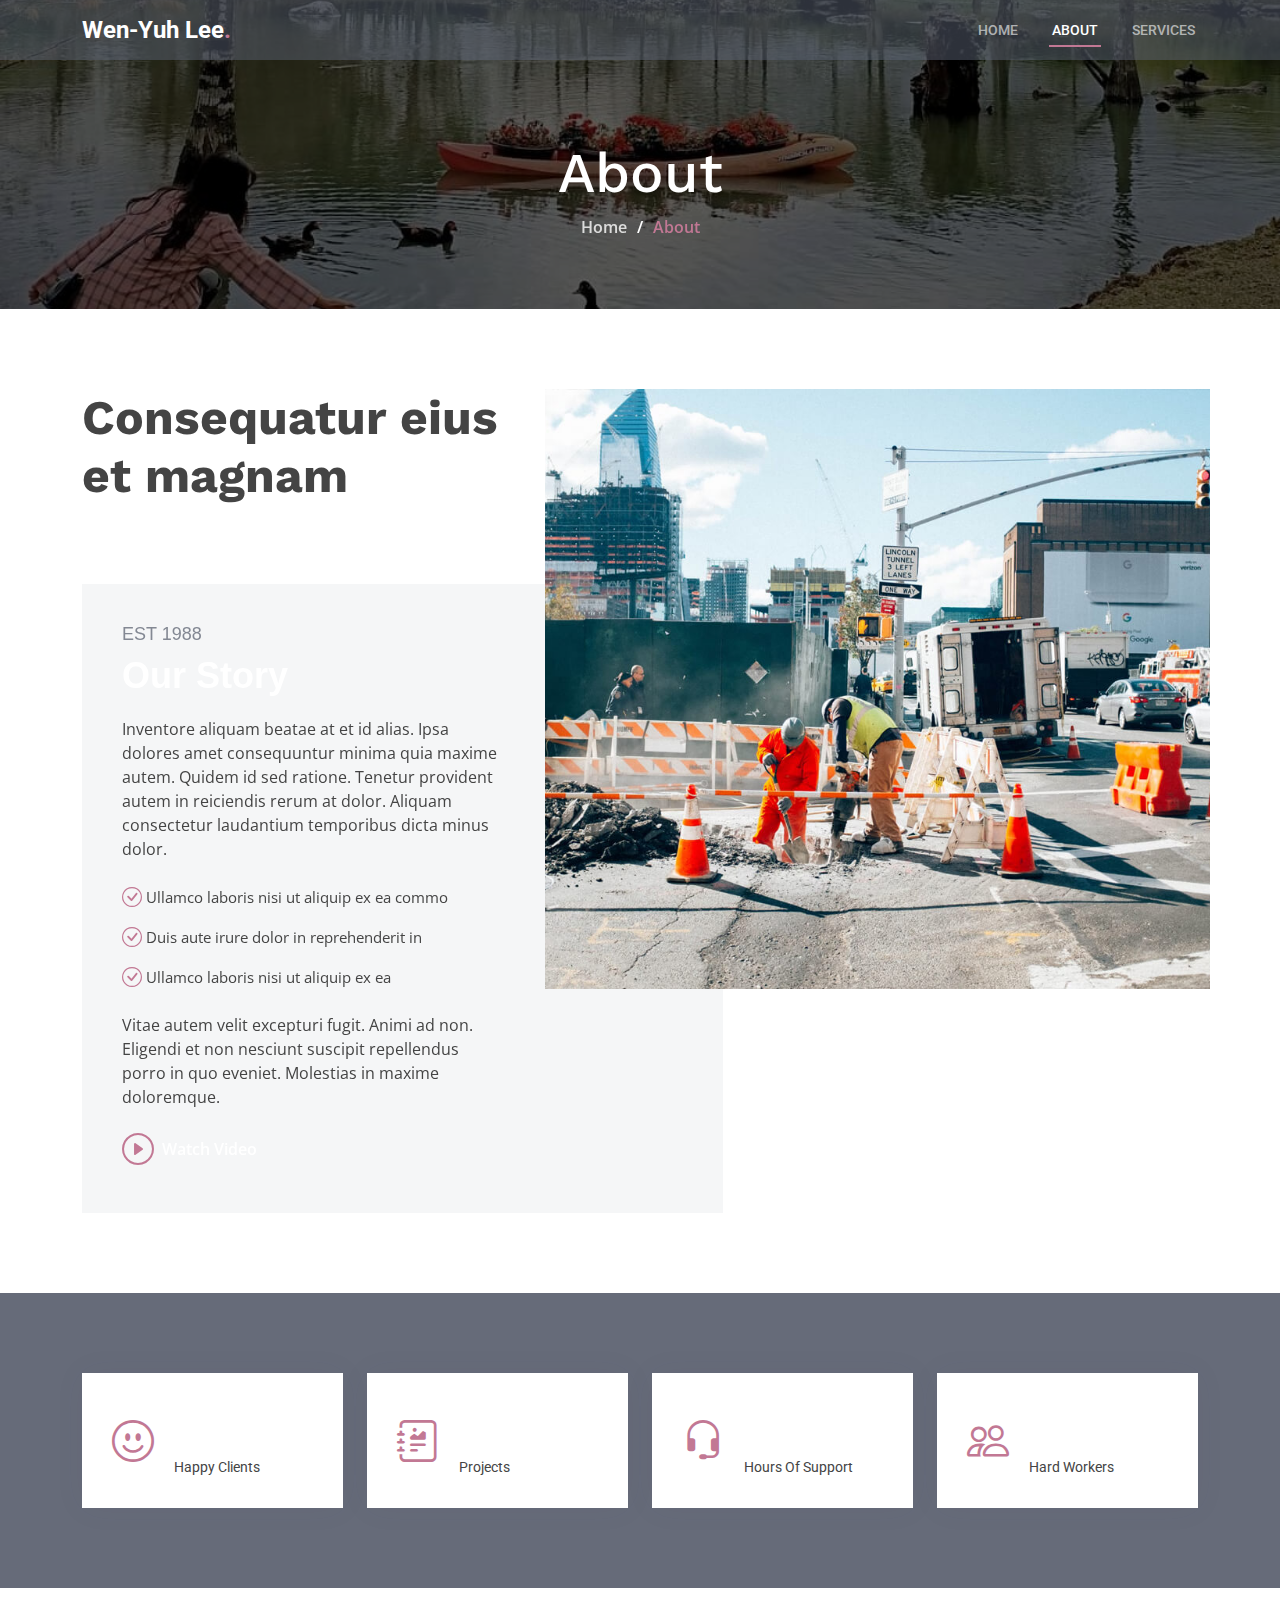
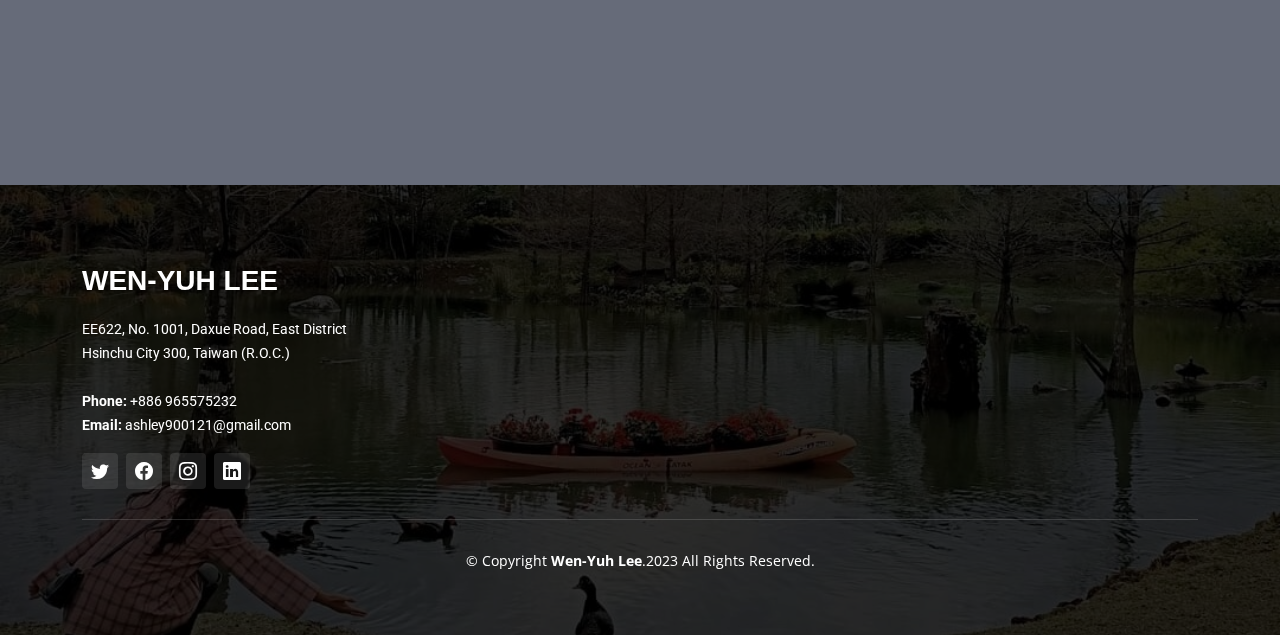
==== about.html @ 5b69748f "first" ====
<!DOCTYPE html>
<html lang="en">

<head>
  <meta charset="utf-8">
  <meta content="width=device-width, initial-scale=1.0" name="viewport">

  <title>Wen-yuh's webpage-About</title>
  <meta content="" name="description">
  <meta content="" name="keywords">

  <!-- Favicons -->
  <link href="assets/img/favicon.png" rel="icon">
  <link href="assets/img/apple-touch-icon.png" rel="apple-touch-icon">

  <!-- Google Fonts -->
  <link rel="preconnect" href="https://fonts.googleapis.com">
  <link rel="preconnect" href="https://fonts.gstatic.com" crossorigin>
  <link href="https://fonts.googleapis.com/css2?family=Open+Sans:ital,wght@0,300;0,400;0,500;0,600;0,700;1,300;1,400;1,600;1,700&family=Roboto:ital,wght@0,300;0,400;0,500;0,600;0,700;1,300;1,400;1,500;1,600;1,700&family=Work+Sans:ital,wght@0,300;0,400;0,500;0,600;0,700;1,300;1,400;1,500;1,600;1,700&display=swap" rel="stylesheet">

  <!-- Vendor CSS Files -->
  <link href="assets/vendor/bootstrap/css/bootstrap.min.css" rel="stylesheet">
  <link href="assets/vendor/bootstrap-icons/bootstrap-icons.css" rel="stylesheet">
  <link href="assets/vendor/fontawesome-free/css/all.min.css" rel="stylesheet">
  <link href="assets/vendor/aos/aos.css" rel="stylesheet">
  <link href="assets/vendor/glightbox/css/glightbox.min.css" rel="stylesheet">
  <link href="assets/vendor/swiper/swiper-bundle.min.css" rel="stylesheet">

  <!-- Template Main CSS File -->
  <link href="assets/css/main2.css" rel="stylesheet">

  <!-- =======================================================
  * Template Name: UpConstruction
  * Updated: Mar 10 2023 with Bootstrap v5.2.3
  * Template URL: https://bootstrapmade.com/upconstruction-bootstrap-construction-website-template/
  * Author: BootstrapMade.com
  * License: https://bootstrapmade.com/license/
  ======================================================== -->
</head>

<body>

  <!-- ======= Header ======= -->
  <header id="header" class="header d-flex align-items-center">
    <div class="container-fluid container-xl d-flex align-items-center justify-content-between">

      <a href="index.html" class="logo d-flex align-items-center">
        <!-- Uncomment the line below if you also wish to use an image logo -->
        <!-- <img src="assets/img/logo.png" alt=""> -->
        <h1>Wen-Yuh Lee<span>.</span></h1>
      </a>

      <i class="mobile-nav-toggle mobile-nav-show bi bi-list"></i>
      <i class="mobile-nav-toggle mobile-nav-hide d-none bi bi-x"></i>
      <nav id="navbar" class="navbar">
        <ul>
          <li><a href="index.html">Home</a></li>
          <li><a href="about.html" class="active">About</a></li>
          <li><a href="services.html">Services</a></li>

    </div>
  </header><!-- End Header -->

  <main id="main">

    <!-- ======= Breadcrumbs ======= -->
    <div class="breadcrumbs d-flex align-items-center" style="background-image: url('assets/img/breadcrumbs-bg.jpg');">
      <div class="container position-relative d-flex flex-column align-items-center" data-aos="fade">

        <h2>About</h2>
        <ol>
          <li><a href="index.html">Home</a></li>
          <li>About</li>
        </ol>

      </div>
    </div><!-- End Breadcrumbs -->

    <!-- ======= About Section ======= -->
    <section id="about" class="about">
      <div class="container" data-aos="fade-up">

        <div class="row position-relative">

          <div class="col-lg-7 about-img" style="background-image: url(assets/img/about.jpg);"></div>

          <div class="col-lg-7">
            <h2>Consequatur eius et magnam</h2>
            <div class="our-story">
              <h4>Est 1988</h4>
              <h3>Our Story</h3>
              <p>Inventore aliquam beatae at et id alias. Ipsa dolores amet consequuntur minima quia maxime autem. Quidem id sed ratione. Tenetur provident autem in reiciendis rerum at dolor. Aliquam consectetur laudantium temporibus dicta minus dolor.</p>
              <ul>
                <li><i class="bi bi-check-circle"></i> <span>Ullamco laboris nisi ut aliquip ex ea commo</span></li>
                <li><i class="bi bi-check-circle"></i> <span>Duis aute irure dolor in reprehenderit in</span></li>
                <li><i class="bi bi-check-circle"></i> <span>Ullamco laboris nisi ut aliquip ex ea</span></li>
              </ul>
              <p>Vitae autem velit excepturi fugit. Animi ad non. Eligendi et non nesciunt suscipit repellendus porro in quo eveniet. Molestias in maxime doloremque.</p>

              <div class="watch-video d-flex align-items-center position-relative">
                <i class="bi bi-play-circle"></i>
                <a href="https://www.youtube.com/watch?v=LXb3EKWsInQ" class="glightbox stretched-link">Watch Video</a>
              </div>
            </div>
          </div>

        </div>

      </div>
    </section>
    <!-- End About Section -->

    <!-- ======= Stats Counter Section ======= -->
    <section id="stats-counter" class="stats-counter section-bg">
      <div class="container">

        <div class="row gy-4">

          <div class="col-lg-3 col-md-6">
            <div class="stats-item d-flex align-items-center w-100 h-100">
              <i class="bi bi-emoji-smile color-blue flex-shrink-0"></i>
              <div>
                <span data-purecounter-start="0" data-purecounter-end="232" data-purecounter-duration="1" class="purecounter"></span>
                <p>Happy Clients</p>
              </div>
            </div>
          </div><!-- End Stats Item -->

          <div class="col-lg-3 col-md-6">
            <div class="stats-item d-flex align-items-center w-100 h-100">
              <i class="bi bi-journal-richtext color-orange flex-shrink-0"></i>
              <div>
                <span data-purecounter-start="0" data-purecounter-end="521" data-purecounter-duration="1" class="purecounter"></span>
                <p>Projects</p>
              </div>
            </div>
          </div><!-- End Stats Item -->

          <div class="col-lg-3 col-md-6">
            <div class="stats-item d-flex align-items-center w-100 h-100">
              <i class="bi bi-headset color-green flex-shrink-0"></i>
              <div>
                <span data-purecounter-start="0" data-purecounter-end="1463" data-purecounter-duration="1" class="purecounter"></span>
                <p>Hours Of Support</p>
              </div>
            </div>
          </div><!-- End Stats Item -->

          <div class="col-lg-3 col-md-6">
            <div class="stats-item d-flex align-items-center w-100 h-100">
              <i class="bi bi-people color-pink flex-shrink-0"></i>
              <div>
                <span data-purecounter-start="0" data-purecounter-end="15" data-purecounter-duration="1" class="purecounter"></span>
                <p>Hard Workers</p>
              </div>
            </div>
          </div><!-- End Stats Item -->

        </div>

      </div>
    </section><!-- End Stats Counter Section -->

    <!-- ======= Alt Services Section ======= -->
    <section id="alt-services" class="alt-services">
      <div class="container" data-aos="fade-up">

        <div class="row justify-content-around gy-4">
          <div class="col-lg-6 img-bg" style="background-image: url(assets/img/alt-services.jpg);" data-aos="zoom-in" data-aos-delay="100"></div>

          <div class="col-lg-5 d-flex flex-column justify-content-center">
            <h3>Enim quis est voluptatibus aliquid consequatur fugiat</h3>
            <p>Esse voluptas cumque vel exercitationem. Reiciendis est hic accusamus. Non ipsam et sed minima temporibus laudantium. Soluta voluptate sed facere corporis dolores excepturi</p>

            <div class="icon-box d-flex position-relative" data-aos="fade-up" data-aos-delay="100">
              <i class="bi bi-easel flex-shrink-0"></i>
              <div>
                <h4><a href="" class="stretched-link">Lorem Ipsum</a></h4>
                <p>Voluptatum deleniti atque corrupti quos dolores et quas molestias excepturi sint occaecati cupiditate non provident</p>
              </div>
            </div><!-- End Icon Box -->

            <div class="icon-box d-flex position-relative" data-aos="fade-up" data-aos-delay="200">
              <i class="bi bi-patch-check flex-shrink-0"></i>
              <div>
                <h4><a href="" class="stretched-link">Nemo Enim</a></h4>
                <p>At vero eos et accusamus et iusto odio dignissimos ducimus qui blanditiis praesentium voluptatum deleniti atque</p>
              </div>
            </div><!-- End Icon Box -->

            <div class="icon-box d-flex position-relative" data-aos="fade-up" data-aos-delay="300">
              <i class="bi bi-brightness-high flex-shrink-0"></i>
              <div>
                <h4><a href="" class="stretched-link">Dine Pad</a></h4>
                <p>Explicabo est voluptatum asperiores consequatur magnam. Et veritatis odit. Sunt aut deserunt minus aut eligendi omnis</p>
              </div>
            </div><!-- End Icon Box -->

            <div class="icon-box d-flex position-relative" data-aos="fade-up" data-aos-delay="400">
              <i class="bi bi-brightness-high flex-shrink-0"></i>
              <div>
                <h4><a href="" class="stretched-link">Tride clov</a></h4>
                <p>Est voluptatem labore deleniti quis a delectus et. Saepe dolorem libero sit non aspernatur odit amet. Et eligendi</p>
              </div>
            </div><!-- End Icon Box -->

          </div>
        </div>

      </div>
    </section><!-- End Alt Services Section -->

    <!-- ======= Alt Services Section 2 ======= -->
    <section id="alt-services-2" class="alt-services section-bg">
      <div class="container" data-aos="fade-up">

        <div class="row justify-content-around gy-4">
          <div class="col-lg-5 d-flex flex-column justify-content-center">
            <h3>Non quasi officia eum nobis et rerum epudiandae rem voluptatem</h3>
            <p>Maxime quia dolorum alias perspiciatis. Earum voluptatem sint at non. Ducimus maxime minima iste magni sit praesentium assumenda minus. Amet rerum saepe tempora vero.</p>

            <div class="icon-box d-flex position-relative" data-aos="fade-up" data-aos-delay="100">
              <i class="bi bi-easel flex-shrink-0"></i>
              <div>
                <h4><a href="" class="stretched-link">Lorem Ipsum</a></h4>
                <p>Voluptatum deleniti atque corrupti quos dolores et quas molestias excepturi sint occaecati cupiditate non provident</p>
              </div>
            </div><!-- End Icon Box -->

            <div class="icon-box d-flex position-relative" data-aos="fade-up" data-aos-delay="200">
              <i class="bi bi-patch-check flex-shrink-0"></i>
              <div>
                <h4><a href="" class="stretched-link">Nemo Enim</a></h4>
                <p>At vero eos et accusamus et iusto odio dignissimos ducimus qui blanditiis praesentium voluptatum deleniti atque</p>
              </div>
            </div><!-- End Icon Box -->

            <div class="icon-box d-flex position-relative" data-aos="fade-up" data-aos-delay="300">
              <i class="bi bi-brightness-high flex-shrink-0"></i>
              <div>
                <h4><a href="" class="stretched-link">Dine Pad</a></h4>
                <p>Explicabo est voluptatum asperiores consequatur magnam. Et veritatis odit. Sunt aut deserunt minus aut eligendi omnis</p>
              </div>
            </div><!-- End Icon Box -->

            <div class="icon-box d-flex position-relative" data-aos="fade-up" data-aos-delay="400">
              <i class="bi bi-brightness-high flex-shrink-0"></i>
              <div>
                <h4><a href="" class="stretched-link">Tride clov</a></h4>
                <p>Est voluptatem labore deleniti quis a delectus et. Saepe dolorem libero sit non aspernatur odit amet. Et eligendi</p>
              </div>
            </div><!-- End Icon Box -->
          </div>

          <div class="col-lg-6 img-bg" style="background-image: url(assets/img/alt-services-2.jpg);" data-aos="zoom-in" data-aos-delay="100"></div>
        </div>

      </div>
    </section><!-- End Alt Services Section 2 -->

    <!-- ======= Our Team Section ======= -->
    <section id="team" class="team">
      <div class="container" data-aos="fade-up">

        <div class="section-header">
          <h2>Our Team</h2>
          <p>Aperiam dolorum et et wuia molestias qui eveniet numquam nihil porro incidunt dolores placeat sunt id nobis omnis tiledo stran delop</p>
        </div>

        <div class="row gy-5">

          <div class="col-lg-4 col-md-6 member" data-aos="fade-up" data-aos-delay="100">
            <div class="member-img">
              <img src="assets/img/team/team-1.jpg" class="img-fluid" alt="">
              <div class="social">
                <a href="#"><i class="bi bi-twitter"></i></a>
                <a href="#"><i class="bi bi-facebook"></i></a>
                <a href="#"><i class="bi bi-instagram"></i></a>
                <a href="#"><i class="bi bi-linkedin"></i></a>
              </div>
            </div>
            <div class="member-info text-center">
              <h4>Walter White</h4>
              <span>Chief Executive Officer</span>
              <p>Aliquam iure quaerat voluptatem praesentium possimus unde laudantium vel dolorum distinctio dire flow</p>
            </div>
          </div><!-- End Team Member -->

          <div class="col-lg-4 col-md-6 member" data-aos="fade-up" data-aos-delay="200">
            <div class="member-img">
              <img src="assets/img/team/team-2.jpg" class="img-fluid" alt="">
              <div class="social">
                <a href="#"><i class="bi bi-twitter"></i></a>
                <a href="#"><i class="bi bi-facebook"></i></a>
                <a href="#"><i class="bi bi-instagram"></i></a>
                <a href="#"><i class="bi bi-linkedin"></i></a>
              </div>
            </div>
            <div class="member-info text-center">
              <h4>Sarah Jhonson</h4>
              <span>Product Manager</span>
              <p>Labore ipsam sit consequatur exercitationem rerum laboriosam laudantium aut quod dolores exercitationem ut</p>
            </div>
          </div><!-- End Team Member -->

          <div class="col-lg-4 col-md-6 member" data-aos="fade-up" data-aos-delay="300">
            <div class="member-img">
              <img src="assets/img/team/team-3.jpg" class="img-fluid" alt="">
              <div class="social">
                <a href="#"><i class="bi bi-twitter"></i></a>
                <a href="#"><i class="bi bi-facebook"></i></a>
                <a href="#"><i class="bi bi-instagram"></i></a>
                <a href="#"><i class="bi bi-linkedin"></i></a>
              </div>
            </div>
            <div class="member-info text-center">
              <h4>William Anderson</h4>
              <span>CTO</span>
              <p>Illum minima ea autem doloremque ipsum quidem quas aspernatur modi ut praesentium vel tque sed facilis at qui</p>
            </div>
          </div><!-- End Team Member -->

          <div class="col-lg-4 col-md-6 member" data-aos="fade-up" data-aos-delay="400">
            <div class="member-img">
              <img src="assets/img/team/team-4.jpg" class="img-fluid" alt="">
              <div class="social">
                <a href="#"><i class="bi bi-twitter"></i></a>
                <a href="#"><i class="bi bi-facebook"></i></a>
                <a href="#"><i class="bi bi-instagram"></i></a>
                <a href="#"><i class="bi bi-linkedin"></i></a>
              </div>
            </div>
            <div class="member-info text-center">
              <h4>Amanda Jepson</h4>
              <span>Accountant</span>
              <p>Magni voluptatem accusamus assumenda cum nisi aut qui dolorem voluptate sed et veniam quasi quam consectetur</p>
            </div>
          </div><!-- End Team Member -->

          <div class="col-lg-4 col-md-6 member" data-aos="fade-up" data-aos-delay="500">
            <div class="member-img">
              <img src="assets/img/team/team-5.jpg" class="img-fluid" alt="">
              <div class="social">
                <a href="#"><i class="bi bi-twitter"></i></a>
                <a href="#"><i class="bi bi-facebook"></i></a>
                <a href="#"><i class="bi bi-instagram"></i></a>
                <a href="#"><i class="bi bi-linkedin"></i></a>
              </div>
            </div>
            <div class="member-info text-center">
              <h4>Brian Doe</h4>
              <span>Marketing</span>
              <p>Qui consequuntur quos accusamus magnam quo est molestiae eius laboriosam sunt doloribus quia impedit laborum velit</p>
            </div>
          </div><!-- End Team Member -->

          <div class="col-lg-4 col-md-6 member" data-aos="fade-up" data-aos-delay="600">
            <div class="member-img">
              <img src="assets/img/team/team-6.jpg" class="img-fluid" alt="">
              <div class="social">
                <a href="#"><i class="bi bi-twitter"></i></a>
                <a href="#"><i class="bi bi-facebook"></i></a>
                <a href="#"><i class="bi bi-instagram"></i></a>
                <a href="#"><i class="bi bi-linkedin"></i></a>
              </div>
            </div>
            <div class="member-info text-center">
              <h4>Josepha Palas</h4>
              <span>Operation</span>
              <p>Sint sint eveniet explicabo amet consequatur nesciunt error enim rerum earum et omnis fugit eligendi cupiditate vel</p>
            </div>
          </div><!-- End Team Member -->

        </div>

      </div>
    </section><!-- End Our Team Section -->

    <!-- ======= Testimonials Section ======= -->
    <section id="testimonials" class="testimonials section-bg">
      <div class="container" data-aos="fade-up">

        <div class="section-header">
          <h2>Testimonials</h2>
          <p>Quam sed id excepturi ccusantium dolorem ut quis dolores nisi llum nostrum enim velit qui ut et autem uia reprehenderit sunt deleniti</p>
        </div>

        <div class="slides-2 swiper">
          <div class="swiper-wrapper">

            <div class="swiper-slide">
              <div class="testimonial-wrap">
                <div class="testimonial-item">
                  <img src="assets/img/testimonials/testimonials-1.jpg" class="testimonial-img" alt="">
                  <h3>Saul Goodman</h3>
                  <h4>Ceo &amp; Founder</h4>
                  <div class="stars">
                    <i class="bi bi-star-fill"></i><i class="bi bi-star-fill"></i><i class="bi bi-star-fill"></i><i class="bi bi-star-fill"></i><i class="bi bi-star-fill"></i>
                  </div>
                  <p>
                    <i class="bi bi-quote quote-icon-left"></i>
                    Proin iaculis purus consequat sem cure digni ssim donec porttitora entum suscipit rhoncus. Accusantium quam, ultricies eget id, aliquam eget nibh et. Maecen aliquam, risus at semper.
                    <i class="bi bi-quote quote-icon-right"></i>
                  </p>
                </div>
              </div>
            </div><!-- End testimonial item -->

            <div class="swiper-slide">
              <div class="testimonial-wrap">
                <div class="testimonial-item">
                  <img src="assets/img/testimonials/testimonials-2.jpg" class="testimonial-img" alt="">
                  <h3>Sara Wilsson</h3>
                  <h4>Designer</h4>
                  <div class="stars">
                    <i class="bi bi-star-fill"></i><i class="bi bi-star-fill"></i><i class="bi bi-star-fill"></i><i class="bi bi-star-fill"></i><i class="bi bi-star-fill"></i>
                  </div>
                  <p>
                    <i class="bi bi-quote quote-icon-left"></i>
                    Export tempor illum tamen malis malis eram quae irure esse labore quem cillum quid cillum eram malis quorum velit fore eram velit sunt aliqua noster fugiat irure amet legam anim culpa.
                    <i class="bi bi-quote quote-icon-right"></i>
                  </p>
                </div>
              </div>
            </div><!-- End testimonial item -->

            <div class="swiper-slide">
              <div class="testimonial-wrap">
                <div class="testimonial-item">
                  <img src="assets/img/testimonials/testimonials-3.jpg" class="testimonial-img" alt="">
                  <h3>Jena Karlis</h3>
                  <h4>Store Owner</h4>
                  <div class="stars">
                    <i class="bi bi-star-fill"></i><i class="bi bi-star-fill"></i><i class="bi bi-star-fill"></i><i class="bi bi-star-fill"></i><i class="bi bi-star-fill"></i>
                  </div>
                  <p>
                    <i class="bi bi-quote quote-icon-left"></i>
                    Enim nisi quem export duis labore cillum quae magna enim sint quorum nulla quem veniam duis minim tempor labore quem eram duis noster aute amet eram fore quis sint minim.
                    <i class="bi bi-quote quote-icon-right"></i>
                  </p>
                </div>
              </div>
            </div><!-- End testimonial item -->

            <div class="swiper-slide">
              <div class="testimonial-wrap">
                <div class="testimonial-item">
                  <img src="assets/img/testimonials/testimonials-4.jpg" class="testimonial-img" alt="">
                  <h3>Matt Brandon</h3>
                  <h4>Freelancer</h4>
                  <div class="stars">
                    <i class="bi bi-star-fill"></i><i class="bi bi-star-fill"></i><i class="bi bi-star-fill"></i><i class="bi bi-star-fill"></i><i class="bi bi-star-fill"></i>
                  </div>
                  <p>
                    <i class="bi bi-quote quote-icon-left"></i>
                    Fugiat enim eram quae cillum dolore dolor amet nulla culpa multos export minim fugiat minim velit minim dolor enim duis veniam ipsum anim magna sunt elit fore quem dolore labore illum veniam.
                    <i class="bi bi-quote quote-icon-right"></i>
                  </p>
                </div>
              </div>
            </div><!-- End testimonial item -->

            <div class="swiper-slide">
              <div class="testimonial-wrap">
                <div class="testimonial-item">
                  <img src="assets/img/testimonials/testimonials-5.jpg" class="testimonial-img" alt="">
                  <h3>John Larson</h3>
                  <h4>Entrepreneur</h4>
                  <div class="stars">
                    <i class="bi bi-star-fill"></i><i class="bi bi-star-fill"></i><i class="bi bi-star-fill"></i><i class="bi bi-star-fill"></i><i class="bi bi-star-fill"></i>
                  </div>
                  <p>
                    <i class="bi bi-quote quote-icon-left"></i>
                    Quis quorum aliqua sint quem legam fore sunt eram irure aliqua veniam tempor noster veniam enim culpa labore duis sunt culpa nulla illum cillum fugiat legam esse veniam culpa fore nisi cillum quid.
                    <i class="bi bi-quote quote-icon-right"></i>
                  </p>
                </div>
              </div>
            </div><!-- End testimonial item -->

          </div>
          <div class="swiper-pagination"></div>
        </div>

      </div>
    </section><!-- End Testimonials Section -->

  </main><!-- End #main -->

  <!-- ======= Footer ======= -->
  <footer id="footer" class="footer">

    <div class="footer-content position-relative">
      <div class="container">
        <div class="row">

          <div class="col-lg-4 col-md-6">
            <div class="footer-info">
              <h3>Wen-Yuh Lee</h3>
              <p>
                EE622, No. 1001, Daxue Road, East District<br>
                Hsinchu City 300, Taiwan (R.O.C.) <br><br>
                <strong>Phone:</strong> +886 965575232<br>
                <strong>Email:</strong> ashley900121@gmail.com<br>
              </p>
              <div class="social-links d-flex mt-3">
                <a href="#" class="d-flex align-items-center justify-content-center"><i class="bi bi-twitter"></i></a>
                <a href="#" class="d-flex align-items-center justify-content-center"><i class="bi bi-facebook"></i></a>
                <a href="#" class="d-flex align-items-center justify-content-center"><i class="bi bi-instagram"></i></a>
                <a href="#" class="d-flex align-items-center justify-content-center"><i class="bi bi-linkedin"></i></a>
              </div>
            </div>
          </div><!-- End footer info column-->

        </div>
      </div>
    </div>

    <div class="footer-legal text-center position-relative">
      <div class="container">
        <div class="copyright">
          &copy; Copyright <strong><span>Wen-Yuh Lee</span></strong>.2023 All Rights Reserved.
        </div>
        <div class="credits">
         </div>
      </div>
    </div>

  </footer>
  <!-- End Footer -->

  <a href="#" class="scroll-top d-flex align-items-center justify-content-center"><i class="bi bi-arrow-up-short"></i></a>

  <div id="preloader"></div>

  <!-- Vendor JS Files -->
  <script src="assets/vendor/bootstrap/js/bootstrap.bundle.min.js"></script>
  <script src="assets/vendor/aos/aos.js"></script>
  <script src="assets/vendor/glightbox/js/glightbox.min.js"></script>
  <script src="assets/vendor/isotope-layout/isotope.pkgd.min.js"></script>
  <script src="assets/vendor/swiper/swiper-bundle.min.js"></script>
  <script src="assets/vendor/purecounter/purecounter_vanilla.js"></script>
  <script src="assets/vendor/php-email-form/validate.js"></script>

  <!-- Template Main JS File -->
  <script src="assets/js/main.js"></script>

</body>

</html>
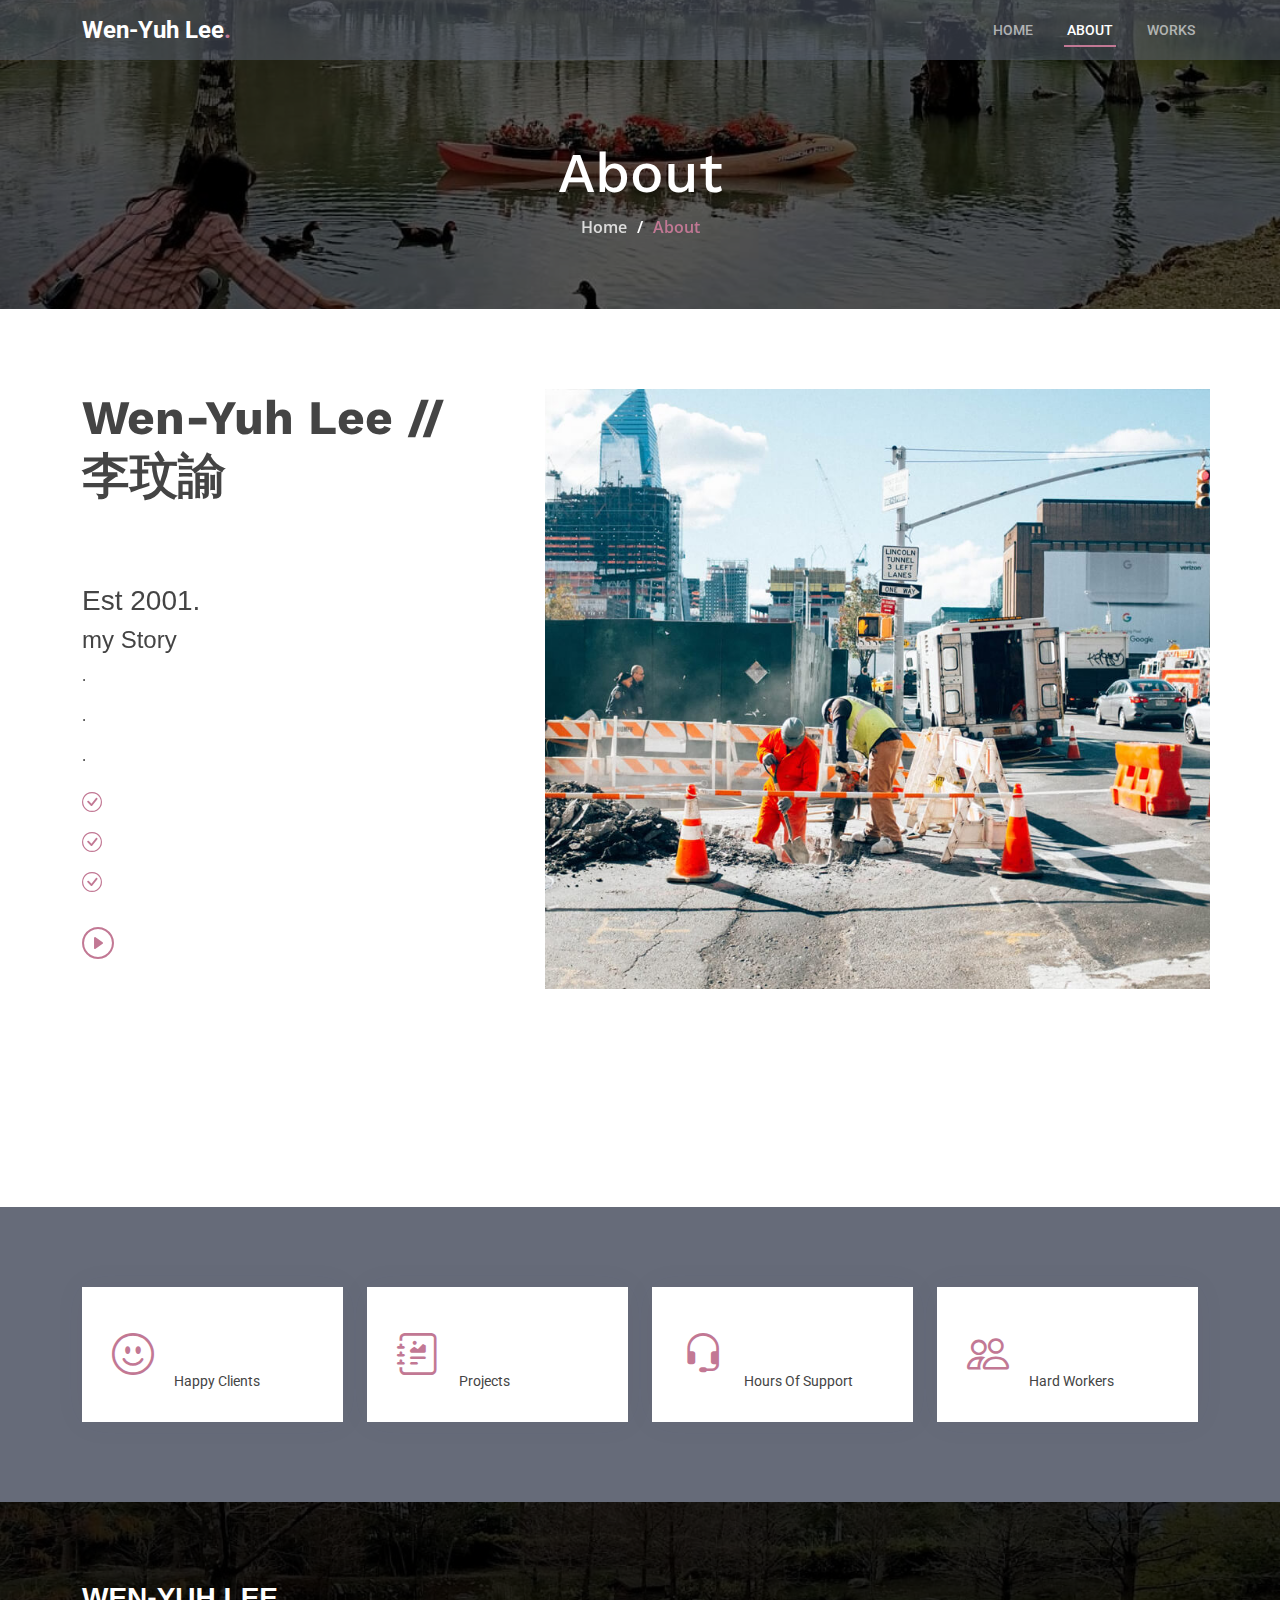
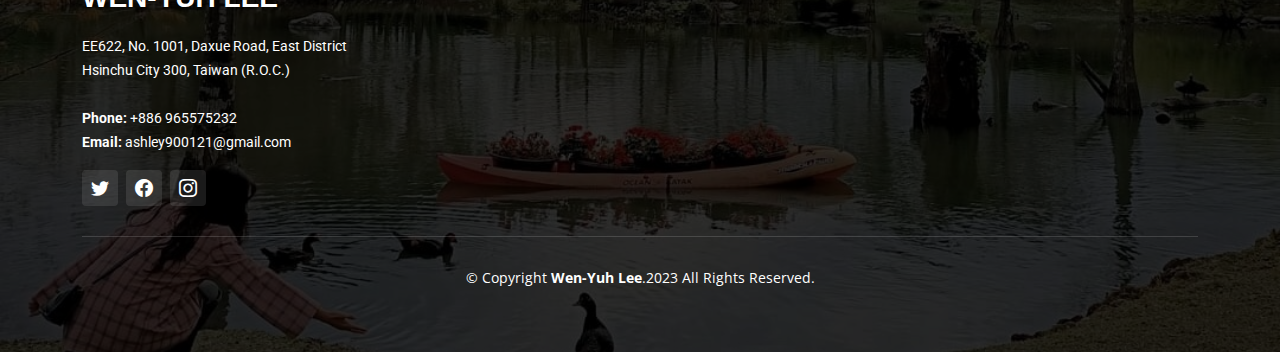
==== commit 6574bd04: "deleted unnecessary files & modified all files" ====
--- a/about.html
+++ b/about.html
@@ -5,7 +5,7 @@
   <meta charset="utf-8">
   <meta content="width=device-width, initial-scale=1.0" name="viewport">
 
-  <title>Wen-yuh's webpage-About</title>
+  <title>Wen-yuh's-About</title>
   <meta content="" name="description">
   <meta content="" name="keywords">
 
@@ -56,7 +56,7 @@
         <ul>
           <li><a href="index.html">Home</a></li>
           <li><a href="about.html" class="active">About</a></li>
-          <li><a href="services.html">Services</a></li>
+          <li><a href="works.html">Works</a></li>
 
     </div>
   </header><!-- End Header -->
@@ -85,21 +85,23 @@
           <div class="col-lg-7 about-img" style="background-image: url(assets/img/about.jpg);"></div>
 
           <div class="col-lg-7">
-            <h2>Consequatur eius et magnam</h2>
-            <div class="our-story">
-              <h4>Est 1988</h4>
-              <h3>Our Story</h3>
-              <p>Inventore aliquam beatae at et id alias. Ipsa dolores amet consequuntur minima quia maxime autem. Quidem id sed ratione. Tenetur provident autem in reiciendis rerum at dolor. Aliquam consectetur laudantium temporibus dicta minus dolor.</p>
+            <h2>Wen-Yuh Lee // 李玟諭</h2>
+            <div class="my-story">
+              <h3>Est 2001.</h3>
+              <h4>my Story</h4>
+              <p>.</p>
+              <p>.</p>
+              <p>.</p>
               <ul>
-                <li><i class="bi bi-check-circle"></i> <span>Ullamco laboris nisi ut aliquip ex ea commo</span></li>
-                <li><i class="bi bi-check-circle"></i> <span>Duis aute irure dolor in reprehenderit in</span></li>
-                <li><i class="bi bi-check-circle"></i> <span>Ullamco laboris nisi ut aliquip ex ea</span></li>
+                <li><i class="bi bi-check-circle"></i> <span></span></li>
+                <li><i class="bi bi-check-circle"></i> <span></span></li>
+                <li><i class="bi bi-check-circle"></i> <span></span></li>
               </ul>
-              <p>Vitae autem velit excepturi fugit. Animi ad non. Eligendi et non nesciunt suscipit repellendus porro in quo eveniet. Molestias in maxime doloremque.</p>
+              <p></p>
 
               <div class="watch-video d-flex align-items-center position-relative">
                 <i class="bi bi-play-circle"></i>
-                <a href="https://www.youtube.com/watch?v=LXb3EKWsInQ" class="glightbox stretched-link">Watch Video</a>
+                <a href="" class="glightbox stretched-link">Watch Video</a>
               </div>
             </div>
           </div>
@@ -110,6 +112,11 @@
     </section>
     <!-- End About Section -->
 
+    <!-- ======= Our Team Section ======= -->
+    <section id="team" class="team">
+
+    </section><!-- End Our Team Section -->
+    
     <!-- ======= Stats Counter Section ======= -->
     <section id="stats-counter" class="stats-counter section-bg">
       <div class="container">
@@ -120,7 +127,7 @@
             <div class="stats-item d-flex align-items-center w-100 h-100">
               <i class="bi bi-emoji-smile color-blue flex-shrink-0"></i>
               <div>
-                <span data-purecounter-start="0" data-purecounter-end="232" data-purecounter-duration="1" class="purecounter"></span>
+                <span data-purecounter-start="0" data-purecounter-end="120" data-purecounter-duration="1" class="purecounter"></span>
                 <p>Happy Clients</p>
               </div>
             </div>
@@ -130,7 +137,7 @@
             <div class="stats-item d-flex align-items-center w-100 h-100">
               <i class="bi bi-journal-richtext color-orange flex-shrink-0"></i>
               <div>
-                <span data-purecounter-start="0" data-purecounter-end="521" data-purecounter-duration="1" class="purecounter"></span>
+                <span data-purecounter-start="0" data-purecounter-end="1" data-purecounter-duration="1" class="purecounter"></span>
                 <p>Projects</p>
               </div>
             </div>
@@ -140,7 +147,7 @@
             <div class="stats-item d-flex align-items-center w-100 h-100">
               <i class="bi bi-headset color-green flex-shrink-0"></i>
               <div>
-                <span data-purecounter-start="0" data-purecounter-end="1463" data-purecounter-duration="1" class="purecounter"></span>
+                <span data-purecounter-start="0" data-purecounter-end="12" data-purecounter-duration="1" class="purecounter"></span>
                 <p>Hours Of Support</p>
               </div>
             </div>
@@ -150,7 +157,7 @@
             <div class="stats-item d-flex align-items-center w-100 h-100">
               <i class="bi bi-people color-pink flex-shrink-0"></i>
               <div>
-                <span data-purecounter-start="0" data-purecounter-end="15" data-purecounter-duration="1" class="purecounter"></span>
+                <span data-purecounter-start="0" data-purecounter-end="1" data-purecounter-duration="1" class="purecounter"></span>
                 <p>Hard Workers</p>
               </div>
             </div>
@@ -160,330 +167,6 @@
 
       </div>
     </section><!-- End Stats Counter Section -->
-
-    <!-- ======= Alt Services Section ======= -->
-    <section id="alt-services" class="alt-services">
-      <div class="container" data-aos="fade-up">
-
-        <div class="row justify-content-around gy-4">
-          <div class="col-lg-6 img-bg" style="background-image: url(assets/img/alt-services.jpg);" data-aos="zoom-in" data-aos-delay="100"></div>
-
-          <div class="col-lg-5 d-flex flex-column justify-content-center">
-            <h3>Enim quis est voluptatibus aliquid consequatur fugiat</h3>
-            <p>Esse voluptas cumque vel exercitationem. Reiciendis est hic accusamus. Non ipsam et sed minima temporibus laudantium. Soluta voluptate sed facere corporis dolores excepturi</p>
-
-            <div class="icon-box d-flex position-relative" data-aos="fade-up" data-aos-delay="100">
-              <i class="bi bi-easel flex-shrink-0"></i>
-              <div>
-                <h4><a href="" class="stretched-link">Lorem Ipsum</a></h4>
-                <p>Voluptatum deleniti atque corrupti quos dolores et quas molestias excepturi sint occaecati cupiditate non provident</p>
-              </div>
-            </div><!-- End Icon Box -->
-
-            <div class="icon-box d-flex position-relative" data-aos="fade-up" data-aos-delay="200">
-              <i class="bi bi-patch-check flex-shrink-0"></i>
-              <div>
-                <h4><a href="" class="stretched-link">Nemo Enim</a></h4>
-                <p>At vero eos et accusamus et iusto odio dignissimos ducimus qui blanditiis praesentium voluptatum deleniti atque</p>
-              </div>
-            </div><!-- End Icon Box -->
-
-            <div class="icon-box d-flex position-relative" data-aos="fade-up" data-aos-delay="300">
-              <i class="bi bi-brightness-high flex-shrink-0"></i>
-              <div>
-                <h4><a href="" class="stretched-link">Dine Pad</a></h4>
-                <p>Explicabo est voluptatum asperiores consequatur magnam. Et veritatis odit. Sunt aut deserunt minus aut eligendi omnis</p>
-              </div>
-            </div><!-- End Icon Box -->
-
-            <div class="icon-box d-flex position-relative" data-aos="fade-up" data-aos-delay="400">
-              <i class="bi bi-brightness-high flex-shrink-0"></i>
-              <div>
-                <h4><a href="" class="stretched-link">Tride clov</a></h4>
-                <p>Est voluptatem labore deleniti quis a delectus et. Saepe dolorem libero sit non aspernatur odit amet. Et eligendi</p>
-              </div>
-            </div><!-- End Icon Box -->
-
-          </div>
-        </div>
-
-      </div>
-    </section><!-- End Alt Services Section -->
-
-    <!-- ======= Alt Services Section 2 ======= -->
-    <section id="alt-services-2" class="alt-services section-bg">
-      <div class="container" data-aos="fade-up">
-
-        <div class="row justify-content-around gy-4">
-          <div class="col-lg-5 d-flex flex-column justify-content-center">
-            <h3>Non quasi officia eum nobis et rerum epudiandae rem voluptatem</h3>
-            <p>Maxime quia dolorum alias perspiciatis. Earum voluptatem sint at non. Ducimus maxime minima iste magni sit praesentium assumenda minus. Amet rerum saepe tempora vero.</p>
-
-            <div class="icon-box d-flex position-relative" data-aos="fade-up" data-aos-delay="100">
-              <i class="bi bi-easel flex-shrink-0"></i>
-              <div>
-                <h4><a href="" class="stretched-link">Lorem Ipsum</a></h4>
-                <p>Voluptatum deleniti atque corrupti quos dolores et quas molestias excepturi sint occaecati cupiditate non provident</p>
-              </div>
-            </div><!-- End Icon Box -->
-
-            <div class="icon-box d-flex position-relative" data-aos="fade-up" data-aos-delay="200">
-              <i class="bi bi-patch-check flex-shrink-0"></i>
-              <div>
-                <h4><a href="" class="stretched-link">Nemo Enim</a></h4>
-                <p>At vero eos et accusamus et iusto odio dignissimos ducimus qui blanditiis praesentium voluptatum deleniti atque</p>
-              </div>
-            </div><!-- End Icon Box -->
-
-            <div class="icon-box d-flex position-relative" data-aos="fade-up" data-aos-delay="300">
-              <i class="bi bi-brightness-high flex-shrink-0"></i>
-              <div>
-                <h4><a href="" class="stretched-link">Dine Pad</a></h4>
-                <p>Explicabo est voluptatum asperiores consequatur magnam. Et veritatis odit. Sunt aut deserunt minus aut eligendi omnis</p>
-              </div>
-            </div><!-- End Icon Box -->
-
-            <div class="icon-box d-flex position-relative" data-aos="fade-up" data-aos-delay="400">
-              <i class="bi bi-brightness-high flex-shrink-0"></i>
-              <div>
-                <h4><a href="" class="stretched-link">Tride clov</a></h4>
-                <p>Est voluptatem labore deleniti quis a delectus et. Saepe dolorem libero sit non aspernatur odit amet. Et eligendi</p>
-              </div>
-            </div><!-- End Icon Box -->
-          </div>
-
-          <div class="col-lg-6 img-bg" style="background-image: url(assets/img/alt-services-2.jpg);" data-aos="zoom-in" data-aos-delay="100"></div>
-        </div>
-
-      </div>
-    </section><!-- End Alt Services Section 2 -->
-
-    <!-- ======= Our Team Section ======= -->
-    <section id="team" class="team">
-      <div class="container" data-aos="fade-up">
-
-        <div class="section-header">
-          <h2>Our Team</h2>
-          <p>Aperiam dolorum et et wuia molestias qui eveniet numquam nihil porro incidunt dolores placeat sunt id nobis omnis tiledo stran delop</p>
-        </div>
-
-        <div class="row gy-5">
-
-          <div class="col-lg-4 col-md-6 member" data-aos="fade-up" data-aos-delay="100">
-            <div class="member-img">
-              <img src="assets/img/team/team-1.jpg" class="img-fluid" alt="">
-              <div class="social">
-                <a href="#"><i class="bi bi-twitter"></i></a>
-                <a href="#"><i class="bi bi-facebook"></i></a>
-                <a href="#"><i class="bi bi-instagram"></i></a>
-                <a href="#"><i class="bi bi-linkedin"></i></a>
-              </div>
-            </div>
-            <div class="member-info text-center">
-              <h4>Walter White</h4>
-              <span>Chief Executive Officer</span>
-              <p>Aliquam iure quaerat voluptatem praesentium possimus unde laudantium vel dolorum distinctio dire flow</p>
-            </div>
-          </div><!-- End Team Member -->
-
-          <div class="col-lg-4 col-md-6 member" data-aos="fade-up" data-aos-delay="200">
-            <div class="member-img">
-              <img src="assets/img/team/team-2.jpg" class="img-fluid" alt="">
-              <div class="social">
-                <a href="#"><i class="bi bi-twitter"></i></a>
-                <a href="#"><i class="bi bi-facebook"></i></a>
-                <a href="#"><i class="bi bi-instagram"></i></a>
-                <a href="#"><i class="bi bi-linkedin"></i></a>
-              </div>
-            </div>
-            <div class="member-info text-center">
-              <h4>Sarah Jhonson</h4>
-              <span>Product Manager</span>
-              <p>Labore ipsam sit consequatur exercitationem rerum laboriosam laudantium aut quod dolores exercitationem ut</p>
-            </div>
-          </div><!-- End Team Member -->
-
-          <div class="col-lg-4 col-md-6 member" data-aos="fade-up" data-aos-delay="300">
-            <div class="member-img">
-              <img src="assets/img/team/team-3.jpg" class="img-fluid" alt="">
-              <div class="social">
-                <a href="#"><i class="bi bi-twitter"></i></a>
-                <a href="#"><i class="bi bi-facebook"></i></a>
-                <a href="#"><i class="bi bi-instagram"></i></a>
-                <a href="#"><i class="bi bi-linkedin"></i></a>
-              </div>
-            </div>
-            <div class="member-info text-center">
-              <h4>William Anderson</h4>
-              <span>CTO</span>
-              <p>Illum minima ea autem doloremque ipsum quidem quas aspernatur modi ut praesentium vel tque sed facilis at qui</p>
-            </div>
-          </div><!-- End Team Member -->
-
-          <div class="col-lg-4 col-md-6 member" data-aos="fade-up" data-aos-delay="400">
-            <div class="member-img">
-              <img src="assets/img/team/team-4.jpg" class="img-fluid" alt="">
-              <div class="social">
-                <a href="#"><i class="bi bi-twitter"></i></a>
-                <a href="#"><i class="bi bi-facebook"></i></a>
-                <a href="#"><i class="bi bi-instagram"></i></a>
-                <a href="#"><i class="bi bi-linkedin"></i></a>
-              </div>
-            </div>
-            <div class="member-info text-center">
-              <h4>Amanda Jepson</h4>
-              <span>Accountant</span>
-              <p>Magni voluptatem accusamus assumenda cum nisi aut qui dolorem voluptate sed et veniam quasi quam consectetur</p>
-            </div>
-          </div><!-- End Team Member -->
-
-          <div class="col-lg-4 col-md-6 member" data-aos="fade-up" data-aos-delay="500">
-            <div class="member-img">
-              <img src="assets/img/team/team-5.jpg" class="img-fluid" alt="">
-              <div class="social">
-                <a href="#"><i class="bi bi-twitter"></i></a>
-                <a href="#"><i class="bi bi-facebook"></i></a>
-                <a href="#"><i class="bi bi-instagram"></i></a>
-                <a href="#"><i class="bi bi-linkedin"></i></a>
-              </div>
-            </div>
-            <div class="member-info text-center">
-              <h4>Brian Doe</h4>
-              <span>Marketing</span>
-              <p>Qui consequuntur quos accusamus magnam quo est molestiae eius laboriosam sunt doloribus quia impedit laborum velit</p>
-            </div>
-          </div><!-- End Team Member -->
-
-          <div class="col-lg-4 col-md-6 member" data-aos="fade-up" data-aos-delay="600">
-            <div class="member-img">
-              <img src="assets/img/team/team-6.jpg" class="img-fluid" alt="">
-              <div class="social">
-                <a href="#"><i class="bi bi-twitter"></i></a>
-                <a href="#"><i class="bi bi-facebook"></i></a>
-                <a href="#"><i class="bi bi-instagram"></i></a>
-                <a href="#"><i class="bi bi-linkedin"></i></a>
-              </div>
-            </div>
-            <div class="member-info text-center">
-              <h4>Josepha Palas</h4>
-              <span>Operation</span>
-              <p>Sint sint eveniet explicabo amet consequatur nesciunt error enim rerum earum et omnis fugit eligendi cupiditate vel</p>
-            </div>
-          </div><!-- End Team Member -->
-
-        </div>
-
-      </div>
-    </section><!-- End Our Team Section -->
-
-    <!-- ======= Testimonials Section ======= -->
-    <section id="testimonials" class="testimonials section-bg">
-      <div class="container" data-aos="fade-up">
-
-        <div class="section-header">
-          <h2>Testimonials</h2>
-          <p>Quam sed id excepturi ccusantium dolorem ut quis dolores nisi llum nostrum enim velit qui ut et autem uia reprehenderit sunt deleniti</p>
-        </div>
-
-        <div class="slides-2 swiper">
-          <div class="swiper-wrapper">
-
-            <div class="swiper-slide">
-              <div class="testimonial-wrap">
-                <div class="testimonial-item">
-                  <img src="assets/img/testimonials/testimonials-1.jpg" class="testimonial-img" alt="">
-                  <h3>Saul Goodman</h3>
-                  <h4>Ceo &amp; Founder</h4>
-                  <div class="stars">
-                    <i class="bi bi-star-fill"></i><i class="bi bi-star-fill"></i><i class="bi bi-star-fill"></i><i class="bi bi-star-fill"></i><i class="bi bi-star-fill"></i>
-                  </div>
-                  <p>
-                    <i class="bi bi-quote quote-icon-left"></i>
-                    Proin iaculis purus consequat sem cure digni ssim donec porttitora entum suscipit rhoncus. Accusantium quam, ultricies eget id, aliquam eget nibh et. Maecen aliquam, risus at semper.
-                    <i class="bi bi-quote quote-icon-right"></i>
-                  </p>
-                </div>
-              </div>
-            </div><!-- End testimonial item -->
-
-            <div class="swiper-slide">
-              <div class="testimonial-wrap">
-                <div class="testimonial-item">
-                  <img src="assets/img/testimonials/testimonials-2.jpg" class="testimonial-img" alt="">
-                  <h3>Sara Wilsson</h3>
-                  <h4>Designer</h4>
-                  <div class="stars">
-                    <i class="bi bi-star-fill"></i><i class="bi bi-star-fill"></i><i class="bi bi-star-fill"></i><i class="bi bi-star-fill"></i><i class="bi bi-star-fill"></i>
-                  </div>
-                  <p>
-                    <i class="bi bi-quote quote-icon-left"></i>
-                    Export tempor illum tamen malis malis eram quae irure esse labore quem cillum quid cillum eram malis quorum velit fore eram velit sunt aliqua noster fugiat irure amet legam anim culpa.
-                    <i class="bi bi-quote quote-icon-right"></i>
-                  </p>
-                </div>
-              </div>
-            </div><!-- End testimonial item -->
-
-            <div class="swiper-slide">
-              <div class="testimonial-wrap">
-                <div class="testimonial-item">
-                  <img src="assets/img/testimonials/testimonials-3.jpg" class="testimonial-img" alt="">
-                  <h3>Jena Karlis</h3>
-                  <h4>Store Owner</h4>
-                  <div class="stars">
-                    <i class="bi bi-star-fill"></i><i class="bi bi-star-fill"></i><i class="bi bi-star-fill"></i><i class="bi bi-star-fill"></i><i class="bi bi-star-fill"></i>
-                  </div>
-                  <p>
-                    <i class="bi bi-quote quote-icon-left"></i>
-                    Enim nisi quem export duis labore cillum quae magna enim sint quorum nulla quem veniam duis minim tempor labore quem eram duis noster aute amet eram fore quis sint minim.
-                    <i class="bi bi-quote quote-icon-right"></i>
-                  </p>
-                </div>
-              </div>
-            </div><!-- End testimonial item -->
-
-            <div class="swiper-slide">
-              <div class="testimonial-wrap">
-                <div class="testimonial-item">
-                  <img src="assets/img/testimonials/testimonials-4.jpg" class="testimonial-img" alt="">
-                  <h3>Matt Brandon</h3>
-                  <h4>Freelancer</h4>
-                  <div class="stars">
-                    <i class="bi bi-star-fill"></i><i class="bi bi-star-fill"></i><i class="bi bi-star-fill"></i><i class="bi bi-star-fill"></i><i class="bi bi-star-fill"></i>
-                  </div>
-                  <p>
-                    <i class="bi bi-quote quote-icon-left"></i>
-                    Fugiat enim eram quae cillum dolore dolor amet nulla culpa multos export minim fugiat minim velit minim dolor enim duis veniam ipsum anim magna sunt elit fore quem dolore labore illum veniam.
-                    <i class="bi bi-quote quote-icon-right"></i>
-                  </p>
-                </div>
-              </div>
-            </div><!-- End testimonial item -->
-
-            <div class="swiper-slide">
-              <div class="testimonial-wrap">
-                <div class="testimonial-item">
-                  <img src="assets/img/testimonials/testimonials-5.jpg" class="testimonial-img" alt="">
-                  <h3>John Larson</h3>
-                  <h4>Entrepreneur</h4>
-                  <div class="stars">
-                    <i class="bi bi-star-fill"></i><i class="bi bi-star-fill"></i><i class="bi bi-star-fill"></i><i class="bi bi-star-fill"></i><i class="bi bi-star-fill"></i>
-                  </div>
-                  <p>
-                    <i class="bi bi-quote quote-icon-left"></i>
-                    Quis quorum aliqua sint quem legam fore sunt eram irure aliqua veniam tempor noster veniam enim culpa labore duis sunt culpa nulla illum cillum fugiat legam esse veniam culpa fore nisi cillum quid.
-                    <i class="bi bi-quote quote-icon-right"></i>
-                  </p>
-                </div>
-              </div>
-            </div><!-- End testimonial item -->
-
-          </div>
-          <div class="swiper-pagination"></div>
-        </div>
-
-      </div>
-    </section><!-- End Testimonials Section -->
 
   </main><!-- End #main -->
 
@@ -504,10 +187,9 @@
                 <strong>Email:</strong> ashley900121@gmail.com<br>
               </p>
               <div class="social-links d-flex mt-3">
-                <a href="#" class="d-flex align-items-center justify-content-center"><i class="bi bi-twitter"></i></a>
-                <a href="#" class="d-flex align-items-center justify-content-center"><i class="bi bi-facebook"></i></a>
-                <a href="#" class="d-flex align-items-center justify-content-center"><i class="bi bi-instagram"></i></a>
-                <a href="#" class="d-flex align-items-center justify-content-center"><i class="bi bi-linkedin"></i></a>
+                <a href="https://twitter.com/Wen_y121" class="d-flex align-items-center justify-content-center"><i class="bi bi-twitter"></i></a>
+                <a href="https://www.facebook.com/wenyu.21" class="d-flex align-items-center justify-content-center"><i class="bi bi-facebook"></i></a>
+                <a href="https://www.instagram.com/wen.y121/?next=%2F" class="d-flex align-items-center justify-content-center"><i class="bi bi-instagram"></i></a>
               </div>
             </div>
           </div><!-- End footer info column-->
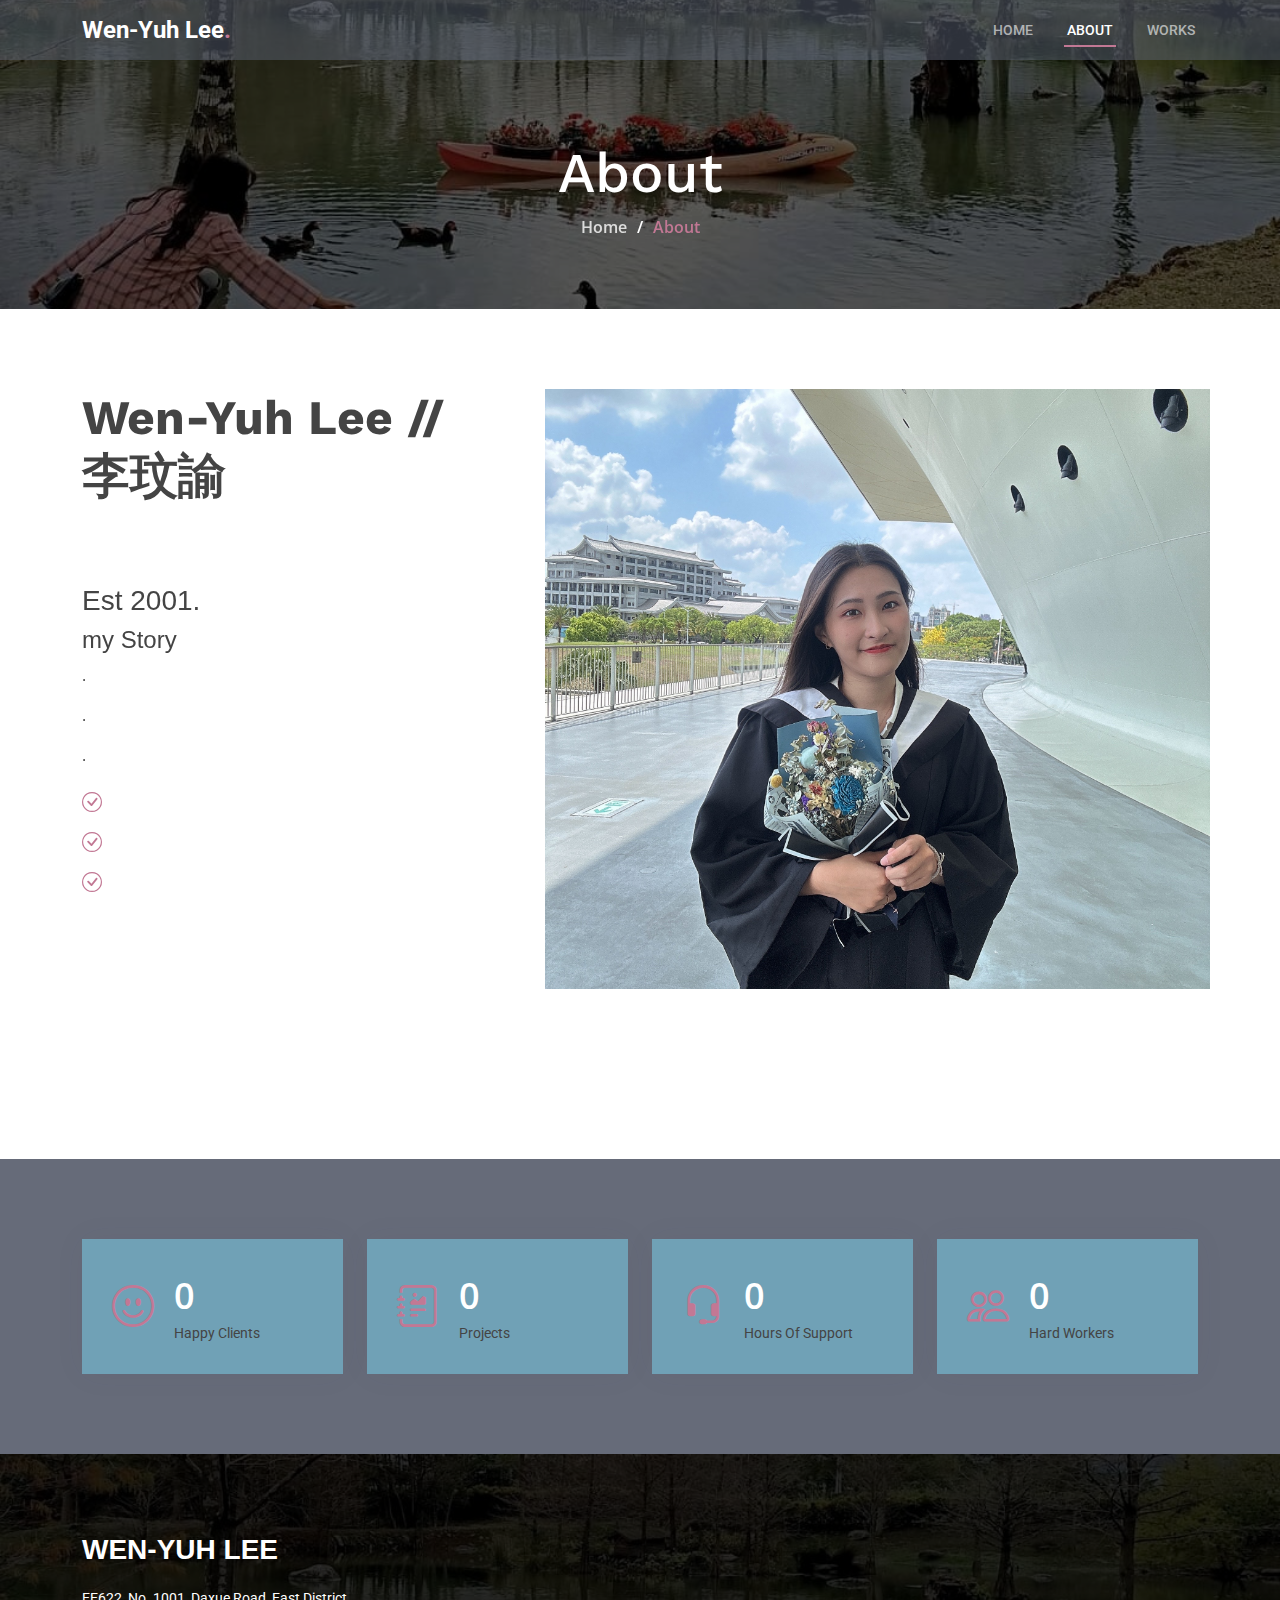
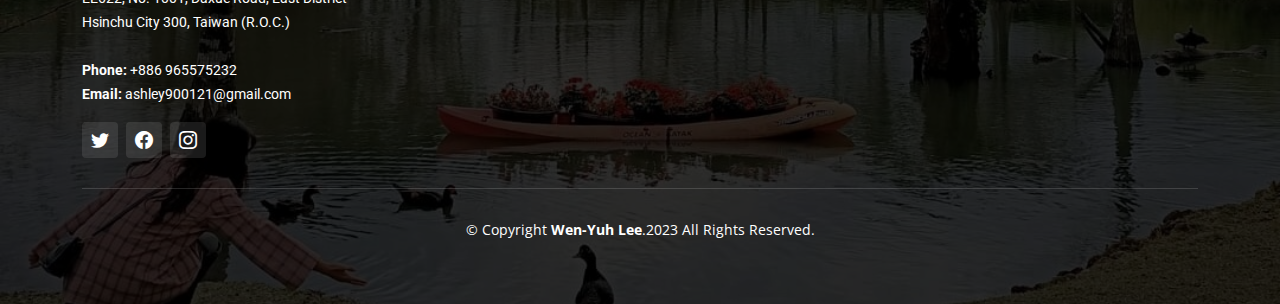
==== commit e9e48d71: "change about picture & modified about.main2" ====
--- a/about.html
+++ b/about.html
@@ -98,11 +98,12 @@
                 <li><i class="bi bi-check-circle"></i> <span></span></li>
               </ul>
               <p></p>
-
+<!--
               <div class="watch-video d-flex align-items-center position-relative">
                 <i class="bi bi-play-circle"></i>
                 <a href="" class="glightbox stretched-link">Watch Video</a>
               </div>
+            -->
             </div>
           </div>
 
--- a/assets/css/main2.css
+++ b/assets/css/main2.css
@@ -1,15 +1,3 @@
-/**
-* Template Name: UpConstruction
-* Updated: Mar 10 2023 with Bootstrap v5.2.3
-* Template URL: https://bootstrapmade.com/upconstruction-bootstrap-construction-website-template/
-* Author: BootstrapMade.com
-* License: https://bootstrapmade.com/license/
-*/
-
-/*--------------------------------------------------------------
-# Set main reusable colors and fonts using CSS variables
-# Learn more about CSS variables at https://developer.mozilla.org/en-US/docs/Web/CSS/Using_CSS_custom_properties
---------------------------------------------------------------*/
 /* Fonts */
 :root {
   --font-default: "Open Sans", system-ui, -apple-system, "Segoe UI", Roboto, "Helvetica Neue", Arial, "Noto Sans", "Liberation Sans", sans-serif, "Apple Color Emoji", "Segoe UI Emoji", "Segoe UI Symbol", "Noto Color Emoji";
@@ -722,7 +710,6 @@
 # Services Section
 --------------------------------------------------------------*/
 
-/*
 .services .service-item {
   padding: 40px;
   background: #fff;
@@ -808,7 +795,7 @@
   cursor: pointer;
   height: 100%;
   border: 0;
-  border-bottom: 4px solid #e2e4e6;
+  border-bottom: 4px solid #8d8f92;
 }
 
 .features .nav-link i {
@@ -881,235 +868,6 @@
 }
 
 /*--------------------------------------------------------------
-# Our Projects Section
---------------------------------------------------------------*/
-
-/*
-.projects .portfolio-flters {
-  padding: 0;
-  margin: 0 auto 20px auto;
-  list-style: none;
-  text-align: center;
-}
-
-.projects .portfolio-flters li {
-  cursor: pointer;
-  display: inline-block;
-  padding: 0;
-  font-size: 18px;
-  font-weight: 500;
-  margin: 0 10px;
-  line-height: 1;
-  margin-bottom: 5px;
-  transition: all 0.3s ease-in-out;
-}
-
-.projects .portfolio-flters li:hover,
-.projects .portfolio-flters li.filter-active {
-  color: var(--color-primary);
-}
-
-.projects .portfolio-flters li:first-child {
-  margin-left: 0;
-}
-
-.projects .portfolio-flters li:last-child {
-  margin-right: 0;
-}
-
-@media (max-width: 575px) {
-  .projects .portfolio-flters li {
-    font-size: 14px;
-    margin: 0 5px;
-  }
-}
-
-.projects .portfolio-content {
-  position: relative;
-  overflow: hidden;
-}
-
-.projects .portfolio-content img {
-  transition: 0.3s;
-}
-
-.projects .portfolio-content .portfolio-info {
-  opacity: 0;
-  position: absolute;
-  inset: 0;
-  z-index: 3;
-  transition: all ease-in-out 0.3s;
-  background: rgba(0, 0, 0, 0.6);
-  padding: 15px;
-}
-
-.projects .portfolio-content .portfolio-info h4 {
-  font-size: 14px;
-  padding: 5px 10px;
-  font-weight: 400;
-  color: #fff;
-  display: inline-block;
-  background-color: var(--color-primary);
-}
-
-.projects .portfolio-content .portfolio-info p {
-  position: absolute;
-  bottom: 10px;
-  text-align: center;
-  display: inline-block;
-  left: 0;
-  right: 0;
-  font-size: 16px;
-  font-weight: 600;
-  color: rgba(255, 255, 255, 0.8);
-}
-
-.projects .portfolio-content .portfolio-info .preview-link,
-.projects .portfolio-content .portfolio-info .details-link {
-  position: absolute;
-  left: calc(50% - 40px);
-  font-size: 26px;
-  top: calc(50% - 14px);
-  color: #fff;
-  transition: 0.3s;
-  line-height: 1.2;
-}
-
-.projects .portfolio-content .portfolio-info .preview-link:hover,
-.projects .portfolio-content .portfolio-info .details-link:hover {
-  color: var(--color-primary);
-}
-
-.projects .portfolio-content .portfolio-info .details-link {
-  left: 50%;
-  font-size: 34px;
-  line-height: 0;
-}
-
-.projects .portfolio-content:hover .portfolio-info {
-  opacity: 1;
-}
-
-.projects .portfolio-content:hover img {
-  transform: scale(1.1);
-}
-
-/*--------------------------------------------------------------
-# Testimonials Section
---------------------------------------------------------------*/
-.testimonials .testimonial-wrap {
-  padding-left: 50px;
-}
-
-.testimonials .testimonials-carousel,
-.testimonials .testimonials-slider {
-  overflow: hidden;
-}
-
-.testimonials .testimonial-item {
-  box-sizing: content-box;
-  padding: 30px 30px 30px 60px;
-  margin: 0 15px 30px 0;
-  min-height: 200px;
-  box-shadow: 0px 2px 20px rgba(82, 86, 94, 0.1);
-  position: relative;
-  background: #fff;
-}
-
-.testimonials .testimonial-item .testimonial-img {
-  width: 90px;
-  border-radius: 10px;
-  border: 6px solid #fff;
-  position: absolute;
-  left: -45px;
-}
-
-.testimonials .testimonial-item h3 {
-  font-size: 18px;
-  font-weight: bold;
-  margin: 10px 0 5px 0;
-  color: #000;
-}
-
-.testimonials .testimonial-item h4 {
-  font-size: 14px;
-  color: #999;
-  margin: 0;
-}
-
-.testimonials .testimonial-item .stars {
-  margin: 10px 0;
-}
-
-.testimonials .testimonial-item .stars i {
-  color: #ffc107;
-  margin: 0 1px;
-}
-
-.testimonials .testimonial-item .quote-icon-left,
-.testimonials .testimonial-item .quote-icon-right {
-  color: #ffd565;
-  font-size: 26px;
-  line-height: 0;
-}
-
-.testimonials .testimonial-item .quote-icon-left {
-  display: inline-block;
-  left: -5px;
-  position: relative;
-}
-
-.testimonials .testimonial-item .quote-icon-right {
-  display: inline-block;
-  right: -5px;
-  position: relative;
-  top: 10px;
-  transform: scale(-1, -1);
-}
-
-.testimonials .testimonial-item p {
-  font-style: italic;
-  margin: 15px auto 15px auto;
-}
-
-.testimonials .swiper-pagination {
-  margin-top: 20px;
-  position: relative;
-}
-
-.testimonials .swiper-pagination .swiper-pagination-bullet {
-  width: 12px;
-  height: 12px;
-  background-color: #d5d7da;
-  opacity: 1;
-}
-
-.testimonials .swiper-pagination .swiper-pagination-bullet-active {
-  background-color: var(--color-primary);
-}
-
-@media (max-width: 767px) {
-  .testimonials .testimonial-wrap {
-    padding-left: 0;
-  }
-
-  .testimonials .testimonials-carousel,
-  .testimonials .testimonials-slider {
-    overflow: hidden;
-  }
-
-  .testimonials .testimonial-item {
-    padding: 30px;
-    margin: 15px;
-  }
-
-  .testimonials .testimonial-item .testimonial-img {
-    position: static;
-    left: auto;
-  }
-}
-
-/*--------------------------------------------------------------
 # Alt Services Section
 --------------------------------------------------------------*/
 
@@ -1284,7 +1042,7 @@
 # Stats Counter Section
 --------------------------------------------------------------*/
 .stats-counter .stats-item {
-  background: #fff;
+  background: #76c2daa1;
   box-shadow: 0px 0 30px rgba(82, 86, 94, 0.05);
   padding: 30px;
 }
@@ -1311,86 +1069,6 @@
 }
 
 /*--------------------------------------------------------------
-# Our Team Section
---------------------------------------------------------------*/
-.team .member {
-  position: relative;
-}
-
-.team .member .member-img {
-  margin: 0 80px;
-  border-radius: 50%;
-  overflow: hidden;
-  position: relative;
-}
-
-@media (max-width: 1024px) {
-  .team .member .member-img {
-    margin: 0 60px;
-  }
-}
-
-.team .member .member-img img {
-  position: relative;
-  z-index: 1;
-}
-
-.team .member .member-img .social {
-  position: absolute;
-  inset: 0;
-  background-color: rgba(0, 0, 0, 0.6);
-  display: flex;
-  justify-content: center;
-  align-items: center;
-  z-index: 2;
-  padding-bottom: 20px;
-  transition: 0.3s;
-  visibility: hidden;
-  opacity: 0;
-}
-
-.team .member .member-img .social a {
-  transition: 0.3s;
-  color: #fff;
-  font-size: 20px;
-  margin: 0 8px;
-}
-
-.team .member .member-img .social a:hover {
-  color: var(--color-primary);
-}
-
-.team .member .member-info {
-  margin-top: 30px;
-}
-
-.team .member .member-info h4 {
-  font-weight: 700;
-  margin-bottom: 6px;
-  font-size: 18px;
-  color: var(--color-secondary);
-}
-
-.team .member .member-info span {
-  font-style: italic;
-  display: block;
-  font-size: 15px;
-  color: #838893;
-  margin-bottom: 10px;
-}
-
-.team .member .member-info p {
-  margin-bottom: 0;
-  font-size: 14px;
-}
-
-.team .member:hover .member-img .social {
-  padding-bottom: 0;
-  visibility: visible;
-  opacity: 1;
-}
-
-/*--------------------------------------------------------------
 # Servie Cards Section
 --------------------------------------------------------------*/
 
@@ -1416,176 +1094,6 @@
   font-size: 16px;
   color: var(--color-primary);
   margin-right: 6px;
-}
-
-/*--------------------------------------------------------------
-# Projet Details Section
---------------------------------------------------------------*/
-
-/*
-.project-details .portfolio-details-slider img {
-  width: 100%;
-}
-
-.project-details .portfolio-details-slider .swiper-pagination .swiper-pagination-bullet {
-  width: 12px;
-  height: 12px;
-  background-color: rgba(255, 255, 255, 0.7);
-  opacity: 1;
-}
-
-.project-details .portfolio-details-slider .swiper-pagination .swiper-pagination-bullet-active {
-  background-color: var(--color-primary);
-}
-
-.project-details .swiper-button-prev,
-.project-details .swiper-button-next {
-  width: 48px;
-  height: 48px;
-}
-
-.project-details .swiper-button-prev:after,
-.project-details .swiper-button-next:after {
-  color: rgba(255, 255, 255, 0.8);
-  background-color: rgba(0, 0, 0, 0.2);
-  font-size: 24px;
-  border-radius: 50%;
-  width: 48px;
-  height: 48px;
-  display: flex;
-  align-items: center;
-  justify-content: center;
-  transition: 0.3s;
-}
-
-.project-details .swiper-button-prev:hover:after,
-.project-details .swiper-button-next:hover:after {
-  background-color: rgba(0, 0, 0, 0.6);
-}
-
-@media (max-width: 575px) {
-
-  .project-details .swiper-button-prev,
-  .project-details .swiper-button-next {
-    display: none;
-  }
-}
-
-.project-details .portfolio-info h3 {
-  font-size: 22px;
-  font-weight: 700;
-  margin-bottom: 20px;
-  padding-bottom: 20px;
-  position: relative;
-}
-
-.project-details .portfolio-info h3:after {
-  content: "";
-  position: absolute;
-  display: block;
-  width: 50px;
-  height: 3px;
-  background: var(--color-primary);
-  left: 0;
-  bottom: 0;
-}
-
-.project-details .portfolio-info ul {
-  list-style: none;
-  padding: 0;
-  font-size: 15px;
-}
-
-.project-details .portfolio-info ul li {
-  display: flex;
-  flex-direction: column;
-  padding-bottom: 15px;
-}
-
-.project-details .portfolio-info ul strong {
-  text-transform: uppercase;
-  font-weight: 400;
-  color: #838893;
-  font-size: 14px;
-}
-
-.project-details .portfolio-info .btn-visit {
-  padding: 8px 40px;
-  background: var(--color-primary);
-  color: #fff;
-  border-radius: 50px;
-  transition: 0.3s;
-}
-
-.project-details .portfolio-info .btn-visit:hover {
-  background: #ffc019;
-}
-
-.project-details .portfolio-description h2 {
-  font-size: 26px;
-  font-weight: 700;
-  margin-bottom: 20px;
-  color: var(--color-secondary);
-}
-
-.project-details .portfolio-description p {
-  padding: 0;
-}
-
-.project-details .portfolio-description .testimonial-item {
-  padding: 30px 30px 0 30px;
-  position: relative;
-  background: #f5f6f7;
-  height: 100%;
-  margin-bottom: 50px;
-}
-
-.project-details .portfolio-description .testimonial-item .testimonial-img {
-  width: 90px;
-  border-radius: 50px;
-  border: 6px solid #fff;
-  float: left;
-  margin: 0 10px 0 0;
-}
-
-.project-details .portfolio-description .testimonial-item h3 {
-  font-size: 18px;
-  font-weight: bold;
-  margin: 15px 0 5px 0;
-  padding-top: 20px;
-}
-
-.project-details .portfolio-description .testimonial-item h4 {
-  font-size: 14px;
-  color: #6c757d;
-  margin: 0;
-}
-
-.project-details .portfolio-description .testimonial-item .quote-icon-left,
-.project-details .portfolio-description .testimonial-item .quote-icon-right {
-  color: #ffd565;
-  font-size: 26px;
-  line-height: 0;
-}
-
-.project-details .portfolio-description .testimonial-item .quote-icon-left {
-  display: inline-block;
-  left: -5px;
-  position: relative;
-}
-
-.project-details .portfolio-description .testimonial-item .quote-icon-right {
-  display: inline-block;
-  right: -5px;
-  position: relative;
-  top: 10px;
-  transform: scale(-1, -1);
-}
-
-.project-details .portfolio-description .testimonial-item p {
-  font-style: italic;
-  margin: 0 0 15px 0 0 0;
-  padding: 0;
 }
 
 /*--------------------------------------------------------------
@@ -1652,212 +1160,6 @@
   font-size: 20px;
   margin-right: 8px;
   color: var(--color-primary);
-}
-
-/*--------------------------------------------------------------
-# Contact Section
---------------------------------------------------------------*/
-.contact .info-item {
-  box-shadow: 0 0 25px rgba(0, 0, 0, 0.08);
-  padding: 20px 0 30px 0;
-}
-
-.contact .info-item i {
-  display: flex;
-  align-items: center;
-  justify-content: center;
-  width: 56px;
-  height: 56px;
-  font-size: 24px;
-  line-height: 0;
-  color: var(--color-primary);
-  border-radius: 50%;
-  border: 2px dotted #ffd565;
-}
-
-.contact .info-item h3 {
-  font-size: 20px;
-  color: #6c757d;
-  font-weight: 700;
-  margin: 10px 0;
-}
-
-.contact .info-item p {
-  padding: 0;
-  line-height: 24px;
-  font-size: 14px;
-  margin-bottom: 0;
-}
-
-.contact .php-email-form {
-  width: 100%;
-  background: #fff;
-  box-shadow: 0 0 25px rgba(0, 0, 0, 0.08);
-  padding: 30px;
-}
-
-.contact .php-email-form .form-group {
-  padding-bottom: 20px;
-}
-
-.contact .php-email-form .error-message {
-  display: none;
-  color: #fff;
-  background: #afaeae;
-  text-align: left;
-  padding: 15px;
-  font-weight: 600;
-}
-
-.contact .php-email-form .error-message br+br {
-  margin-top: 25px;
-}
-
-.contact .php-email-form .sent-message {
-  display: none;
-  color: #fff;
-  background: #059652;
-  text-align: center;
-  padding: 15px;
-  font-weight: 600;
-}
-
-.contact .php-email-form .loading {
-  display: none;
-  background: #fff;
-  text-align: center;
-  padding: 15px;
-}
-
-.contact .php-email-form .loading:before {
-  content: "";
-  display: inline-block;
-  border-radius: 50%;
-  width: 24px;
-  height: 24px;
-  margin: 0 10px -6px 0;
-  border: 3px solid #059652;
-  border-top-color: #fff;
-  animation: animate-loading 1s linear infinite;
-}
-
-.contact .php-email-form input,
-.contact .php-email-form textarea {
-  border-radius: 0;
-  box-shadow: none;
-  font-size: 14px;
-}
-
-.contact .php-email-form input:focus,
-.contact .php-email-form textarea:focus {
-  border-color: var(--color-primary);
-}
-
-.contact .php-email-form input {
-  height: 44px;
-}
-
-.contact .php-email-form textarea {
-  padding: 10px 12px;
-}
-
-.contact .php-email-form button[type=submit] {
-  background: var(--color-primary);
-  border: 0;
-  padding: 10px 35px;
-  color: #fff;
-  transition: 0.4s;
-  border-radius: 5px;
-}
-
-.contact .php-email-form button[type=submit]:hover {
-  background: rgba(254, 185, 0, 0.8);
-}
-
-@keyframes animate-loading {
-  0% {
-    transform: rotate(0deg);
-  }
-
-  100% {
-    transform: rotate(360deg);
-  }
-}
-
-/*--------------------------------------------------------------
-# Recent Blog Posts Section
---------------------------------------------------------------*/
-/*
-.recent-blog-posts .post-item {
-  box-shadow: 0px 2px 20px rgba(0, 0, 0, 0.06);
-  transition: 0.3s;
-}
-
-.recent-blog-posts .post-item .post-img img {
-  transition: 0.5s;
-}
-
-.recent-blog-posts .post-item .post-date {
-  position: absolute;
-  right: 0;
-  bottom: 0;
-  background-color: var(--color-primary);
-  color: #fff;
-  text-transform: uppercase;
-  font-size: 13px;
-  padding: 6px 12px;
-  font-weight: 500;
-}
-
-.recent-blog-posts .post-item .post-content {
-  padding: 30px;
-}
-
-.recent-blog-posts .post-item .post-title {
-  font-size: 24px;
-  color: var(--color-secondary);
-  font-weight: 700;
-  transition: 0.3s;
-  margin-bottom: 15px;
-}
-
-.recent-blog-posts .post-item .meta i {
-  font-size: 16px;
-  color: var(--color-primary);
-}
-
-.recent-blog-posts .post-item .meta span {
-  font-size: 15px;
-  color: #838893;
-}
-
-.recent-blog-posts .post-item hr {
-  color: #888;
-  margin: 20px 0;
-}
-
-.recent-blog-posts .post-item .readmore {
-  display: flex;
-  align-items: center;
-  font-weight: 600;
-  line-height: 1;
-  transition: 0.3s;
-  color: #838893;
-}
-
-.recent-blog-posts .post-item .readmore i {
-  line-height: 0;
-  margin-left: 6px;
-  font-size: 16px;
-}
-
-.recent-blog-posts .post-item:hover .post-title,
-.recent-blog-posts .post-item:hover .readmore {
-  color: var(--color-primary);
-}
-
-.recent-blog-posts .post-item:hover .post-img img {
-  transform: scale(1.1);
 }
 
 /*--------------------------------------------------------------
@@ -2008,590 +1310,6 @@
   opacity: 0.9;
 }
 
-
-/*--------------------------------------------------------------
-# Blog
---------------------------------------------------------------*/
-
-/*
-.blog .blog-pagination {
-  margin-top: 30px;
-  color: #838893;
-}
-
-.blog .blog-pagination ul {
-  display: flex;
-  padding: 0;
-  margin: 0;
-  list-style: none;
-}
-
-.blog .blog-pagination li {
-  margin: 0 5px;
-  transition: 0.3s;
-}
-
-.blog .blog-pagination li a {
-  color: var(--color-secondary);
-  padding: 7px 16px;
-  display: flex;
-  align-items: center;
-  justify-content: center;
-}
-
-.blog .blog-pagination li.active,
-.blog .blog-pagination li:hover {
-  background: var(--color-primary);
-  color: #fff;
-}
-
-.blog .blog-pagination li.active a,
-.blog .blog-pagination li:hover a {
-  color: var(--color-white);
-}
-
-/*--------------------------------------------------------------
-# Blog Posts List
---------------------------------------------------------------*/
-
-/*
-.blog .posts-list .post-item {
-  box-shadow: 0px 2px 20px rgba(0, 0, 0, 0.06);
-  transition: 0.3s;
-}
-
-.blog .posts-list .post-img img {
-  transition: 0.5s;
-}
-
-.blog .posts-list .post-date {
-  position: absolute;
-  right: 0;
-  bottom: 0;
-  background-color: var(--color-primary);
-  color: #fff;
-  text-transform: uppercase;
-  font-size: 13px;
-  padding: 6px 12px;
-  font-weight: 500;
-}
-
-.blog .posts-list .post-content {
-  padding: 30px;
-}
-
-.blog .posts-list .post-title {
-  font-size: 24px;
-  color: var(--color-secondary);
-  font-weight: 700;
-  transition: 0.3s;
-  margin-bottom: 15px;
-}
-
-.blog .posts-list .meta i {
-  font-size: 16px;
-  color: var(--color-primary);
-}
-
-.blog .posts-list .meta span {
-  font-size: 15px;
-  color: #838893;
-}
-
-.blog .posts-list p {
-  margin-top: 20px;
-}
-
-.blog .posts-list hr {
-  color: #888;
-  margin-bottom: 20px;
-}
-
-.blog .posts-list .readmore {
-  display: flex;
-  align-items: center;
-  font-weight: 600;
-  line-height: 1;
-  transition: 0.3s;
-  color: #838893;
-}
-
-.blog .posts-list .readmore i {
-  line-height: 0;
-  margin-left: 6px;
-  font-size: 16px;
-}
-
-.blog .posts-list .post-item:hover .post-title,
-.blog .posts-list .post-item:hover .readmore {
-  color: var(--color-primary);
-}
-
-.blog .posts-list .post-item:hover .post-img img {
-  transform: scale(1.1);
-}
-
-/*--------------------------------------------------------------
-# Blog Details
---------------------------------------------------------------*/
-
-/*
-.blog .blog-details {
-  box-shadow: 0 4px 16px rgba(0, 0, 0, 0.1);
-  padding: 30px;
-}
-
-.blog .blog-details .post-img {
-  margin: -30px -30px 20px -30px;
-  overflow: hidden;
-}
-
-.blog .blog-details .title {
-  font-size: 28px;
-  font-weight: 700;
-  padding: 0;
-  margin: 20px 0 0 0;
-  color: var(--color-secondary);
-}
-
-.blog .blog-details .content {
-  margin-top: 20px;
-}
-
-.blog .blog-details .content h3 {
-  font-size: 22px;
-  margin-top: 30px;
-  font-weight: bold;
-}
-
-.blog .blog-details .content blockquote {
-  overflow: hidden;
-  background-color: rgba(82, 86, 94, 0.06);
-  padding: 60px;
-  position: relative;
-  text-align: center;
-  margin: 20px 0;
-}
-
-.blog .blog-details .content blockquote p {
-  color: var(--color-default);
-  line-height: 1.6;
-  margin-bottom: 0;
-  font-style: italic;
-  font-weight: 500;
-  font-size: 22px;
-}
-
-.blog .blog-details .content blockquote:after {
-  content: "";
-  position: absolute;
-  left: 0;
-  top: 0;
-  bottom: 0;
-  width: 3px;
-  background-color: var(--color-primary);
-  margin-top: 20px;
-  margin-bottom: 20px;
-}
-
-.blog .blog-details .meta-top {
-  margin-top: 20px;
-  color: #6c757d;
-}
-
-.blog .blog-details .meta-top ul {
-  display: flex;
-  flex-wrap: wrap;
-  list-style: none;
-  align-items: center;
-  padding: 0;
-  margin: 0;
-}
-
-.blog .blog-details .meta-top ul li+li {
-  padding-left: 20px;
-}
-
-.blog .blog-details .meta-top i {
-  font-size: 16px;
-  margin-right: 8px;
-  line-height: 0;
-  color: var(--color-primary);
-}
-
-.blog .blog-details .meta-top a {
-  color: #6c757d;
-  font-size: 14px;
-  display: inline-block;
-  line-height: 1;
-  transition: 0.3s;
-}
-
-.blog .blog-details .meta-top a:hover {
-  color: var(--color-primary);
-}
-
-.blog .blog-details .meta-bottom {
-  padding-top: 10px;
-  border-top: 1px solid rgba(82, 86, 94, 0.15);
-}
-
-.blog .blog-details .meta-bottom i {
-  color: #838893;
-  display: inline;
-}
-
-.blog .blog-details .meta-bottom a {
-  color: rgba(82, 86, 94, 0.8);
-  transition: 0.3s;
-}
-
-.blog .blog-details .meta-bottom a:hover {
-  color: var(--color-primary);
-}
-
-.blog .blog-details .meta-bottom .cats {
-  list-style: none;
-  display: inline;
-  padding: 0 20px 0 0;
-  font-size: 14px;
-}
-
-.blog .blog-details .meta-bottom .cats li {
-  display: inline-block;
-}
-
-.blog .blog-details .meta-bottom .tags {
-  list-style: none;
-  display: inline;
-  padding: 0;
-  font-size: 14px;
-}
-
-.blog .blog-details .meta-bottom .tags li {
-  display: inline-block;
-}
-
-.blog .blog-details .meta-bottom .tags li+li::before {
-  padding-right: 6px;
-  color: var(--color-default);
-  content: ",";
-}
-
-.blog .blog-details .meta-bottom .share {
-  font-size: 16px;
-}
-
-.blog .blog-details .meta-bottom .share i {
-  padding-left: 5px;
-}
-
-.blog .post-author {
-  padding: 20px;
-  margin-top: 30px;
-  box-shadow: 0 4px 16px rgba(0, 0, 0, 0.1);
-}
-
-.blog .post-author img {
-  max-width: 120px;
-  margin-right: 20px;
-}
-
-.blog .post-author h4 {
-  font-weight: 600;
-  font-size: 22px;
-  margin-bottom: 0px;
-  padding: 0;
-  color: var(--color-secondary);
-}
-
-.blog .post-author .social-links {
-  margin: 0 10px 10px 0;
-}
-
-.blog .post-author .social-links a {
-  color: rgba(82, 86, 94, 0.5);
-  margin-right: 5px;
-}
-
-.blog .post-author p {
-  font-style: italic;
-  color: rgba(108, 117, 125, 0.8);
-  margin-bottom: 0;
-}
-
-/*--------------------------------------------------------------
-# Blog Sidebar
---------------------------------------------------------------*/
-
-/*
-.blog .sidebar {
-  padding: 30px;
-  box-shadow: 0 4px 16px rgba(0, 0, 0, 0.1);
-}
-
-.blog .sidebar .sidebar-title {
-  font-size: 20px;
-  font-weight: 700;
-  padding: 0;
-  margin: 0;
-  color: var(--color-secondary);
-}
-
-.blog .sidebar .sidebar-item+.sidebar-item {
-  margin-top: 40px;
-}
-
-.blog .sidebar .search-form form {
-  background: #fff;
-  border: 1px solid rgba(82, 86, 94, 0.3);
-  padding: 3px 10px;
-  position: relative;
-}
-
-.blog .sidebar .search-form form input[type=text] {
-  border: 0;
-  padding: 4px;
-  border-radius: 4px;
-  width: calc(100% - 40px);
-}
-
-.blog .sidebar .search-form form input[type=text]:focus {
-  outline: none;
-}
-
-.blog .sidebar .search-form form button {
-  position: absolute;
-  top: 0;
-  right: 0;
-  bottom: 0;
-  border: 0;
-  background: none;
-  font-size: 16px;
-  padding: 0 15px;
-  margin: -1px;
-  background: var(--color-primary);
-  color: var(--color-secondary);
-  transition: 0.3s;
-  border-radius: 0 4px 4px 0;
-  line-height: 0;
-}
-
-.blog .sidebar .search-form form button i {
-  line-height: 0;
-}
-
-.blog .sidebar .search-form form button:hover {
-  background: rgba(254, 185, 0, 0.8);
-}
-
-.blog .sidebar .categories ul {
-  list-style: none;
-  padding: 0;
-}
-
-.blog .sidebar .categories ul li+li {
-  padding-top: 10px;
-}
-
-.blog .sidebar .categories ul a {
-  color: var(--color-secondary);
-  transition: 0.3s;
-}
-
-.blog .sidebar .categories ul a:hover {
-  color: var(--color-default);
-}
-
-.blog .sidebar .categories ul a span {
-  padding-left: 5px;
-  color: rgba(54, 77, 89, 0.4);
-  font-size: 14px;
-}
-
-.blog .sidebar .recent-posts .post-item {
-  display: flex;
-}
-
-.blog .sidebar .recent-posts .post-item+.post-item {
-  margin-top: 15px;
-}
-
-.blog .sidebar .recent-posts img {
-  max-width: 80px;
-  margin-right: 15px;
-}
-
-.blog .sidebar .recent-posts h4 {
-  font-size: 15px;
-  font-weight: bold;
-}
-
-.blog .sidebar .recent-posts h4 a {
-  color: var(--color-secondary);
-  transition: 0.3s;
-}
-
-.blog .sidebar .recent-posts h4 a:hover {
-  color: var(--color-primary);
-}
-
-.blog .sidebar .recent-posts time {
-  display: block;
-  font-style: italic;
-  font-size: 14px;
-  color: rgba(54, 77, 89, 0.4);
-}
-
-.blog .sidebar .tags {
-  margin-bottom: -10px;
-}
-
-.blog .sidebar .tags ul {
-  list-style: none;
-  padding: 0;
-}
-
-.blog .sidebar .tags ul li {
-  display: inline-block;
-}
-
-.blog .sidebar .tags ul a {
-  color: #838893;
-  font-size: 14px;
-  padding: 6px 14px;
-  margin: 0 6px 8px 0;
-  border: 1px solid rgba(131, 136, 147, 0.4);
-  display: inline-block;
-  transition: 0.3s;
-}
-
-.blog .sidebar .tags ul a:hover {
-  color: var(--color-secondary);
-  border: 1px solid var(--color-primary);
-  background: var(--color-primary);
-}
-
-.blog .sidebar .tags ul a span {
-  padding-left: 5px;
-  color: rgba(131, 136, 147, 0.8);
-  font-size: 14px;
-}
-
-/*--------------------------------------------------------------
-# Blog Comments
---------------------------------------------------------------*/
-
-/*
-.blog .comments {
-  margin-top: 30px;
-}
-
-.blog .comments .comments-count {
-  font-weight: bold;
-}
-
-.blog .comments .comment {
-  margin-top: 30px;
-  position: relative;
-}
-
-.blog .comments .comment .comment-img {
-  margin-right: 14px;
-}
-
-.blog .comments .comment .comment-img img {
-  width: 60px;
-}
-
-.blog .comments .comment h5 {
-  font-size: 16px;
-  margin-bottom: 2px;
-}
-
-.blog .comments .comment h5 a {
-  font-weight: bold;
-  color: var(--color-default);
-  transition: 0.3s;
-}
-
-.blog .comments .comment h5 a:hover {
-  color: var(--color-primary);
-}
-
-.blog .comments .comment h5 .reply {
-  padding-left: 10px;
-  color: var(--color-secondary);
-}
-
-.blog .comments .comment h5 .reply i {
-  font-size: 20px;
-}
-
-.blog .comments .comment time {
-  display: block;
-  font-size: 14px;
-  color: rgba(82, 86, 94, 0.8);
-  margin-bottom: 5px;
-}
-
-.blog .comments .comment.comment-reply {
-  padding-left: 40px;
-}
-
-.blog .comments .reply-form {
-  margin-top: 30px;
-  padding: 30px;
-  box-shadow: 0 4px 16px rgba(0, 0, 0, 0.1);
-}
-
-.blog .comments .reply-form h4 {
-  font-weight: bold;
-  font-size: 22px;
-}
-
-.blog .comments .reply-form p {
-  font-size: 14px;
-}
-
-.blog .comments .reply-form input {
-  border-radius: 4px;
-  padding: 10px 10px;
-  font-size: 14px;
-}
-
-.blog .comments .reply-form input:focus {
-  box-shadow: none;
-  border-color: rgba(254, 185, 0, 0.8);
-}
-
-.blog .comments .reply-form textarea {
-  border-radius: 4px;
-  padding: 10px 10px;
-  font-size: 14px;
-}
-
-.blog .comments .reply-form textarea:focus {
-  box-shadow: none;
-  border-color: rgba(254, 185, 0, 0.8);
-}
-
-.blog .comments .reply-form .form-group {
-  margin-bottom: 25px;
-}
-
-.blog .comments .reply-form .btn-primary {
-  border-radius: 4px;
-  padding: 10px 20px;
-  border: 0;
-  background-color: var(--color-secondary);
-}
-
-.blog .comments .reply-form .btn-primary:hover {
-  color: var(--color-secondary);
-  background-color: var(--color-primary);
-}
-
 /*--------------------------------------------------------------
 # Footer
 --------------------------------------------------------------*/
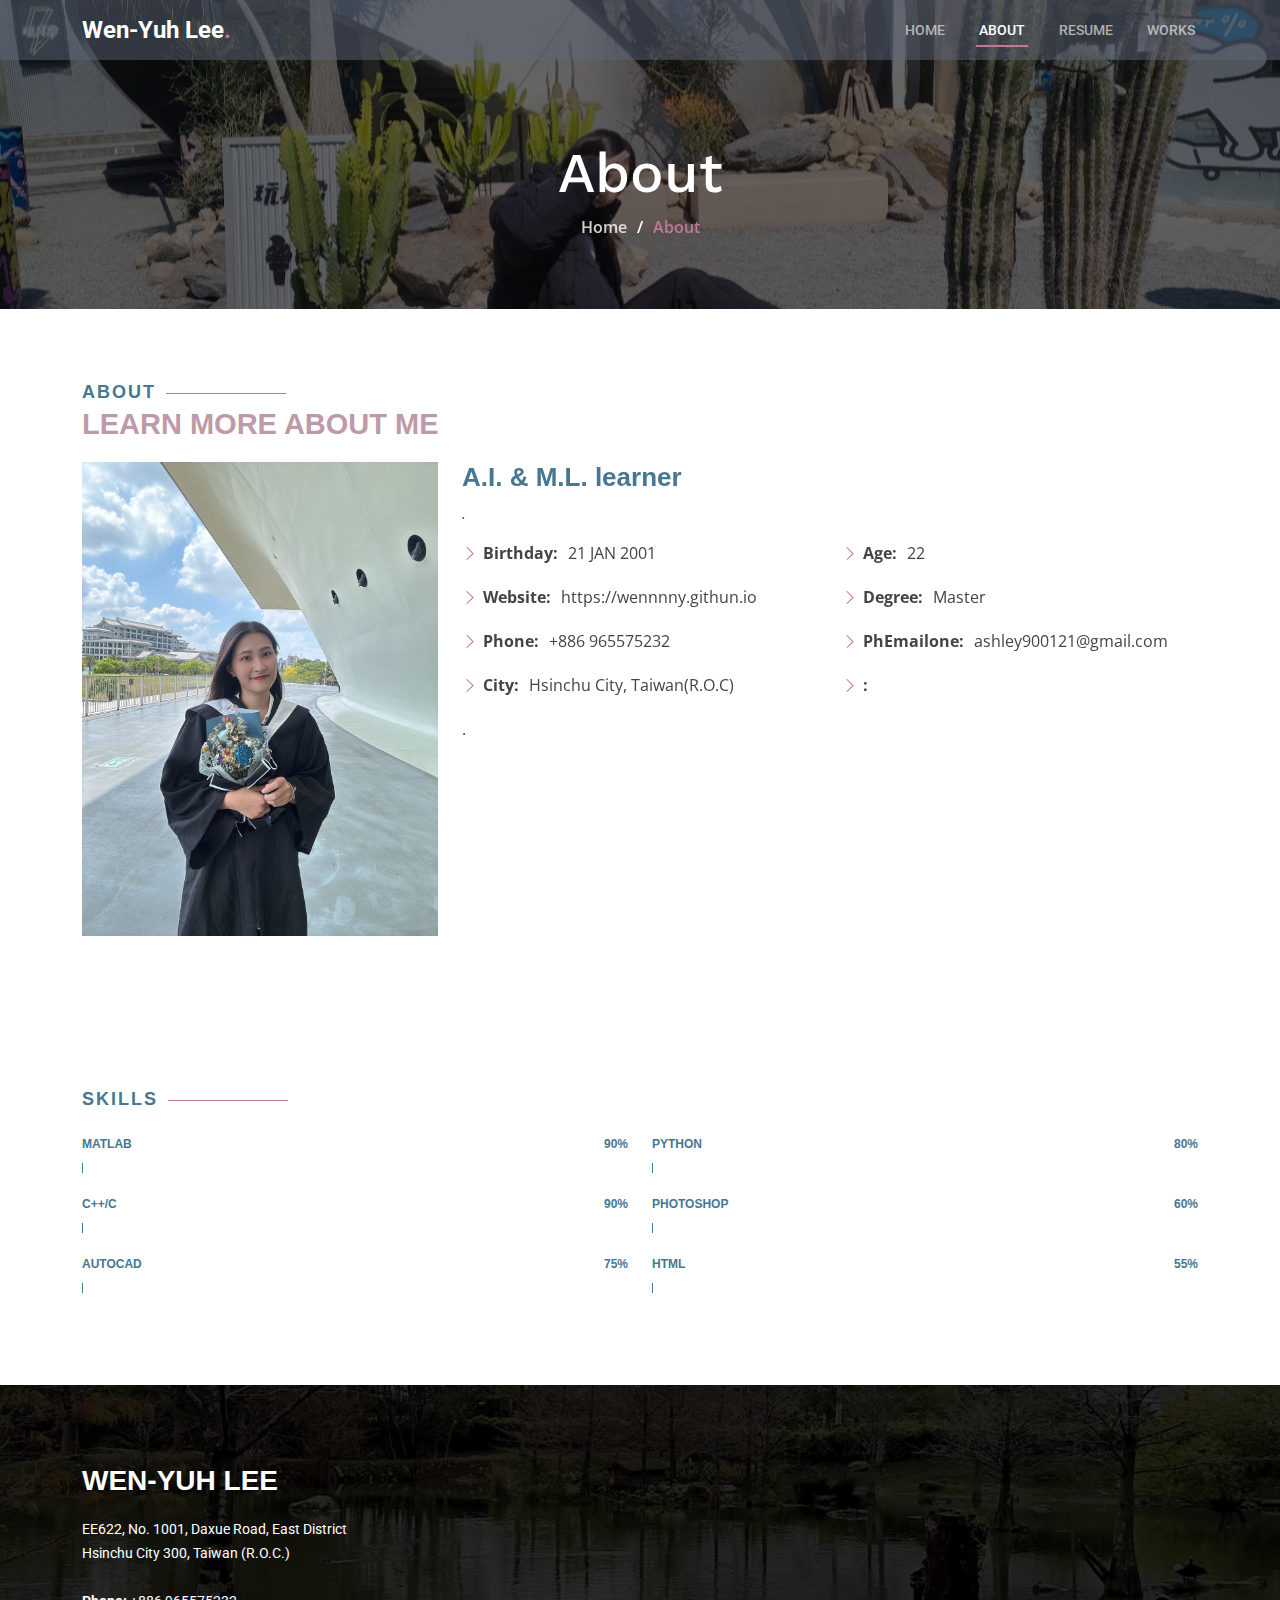
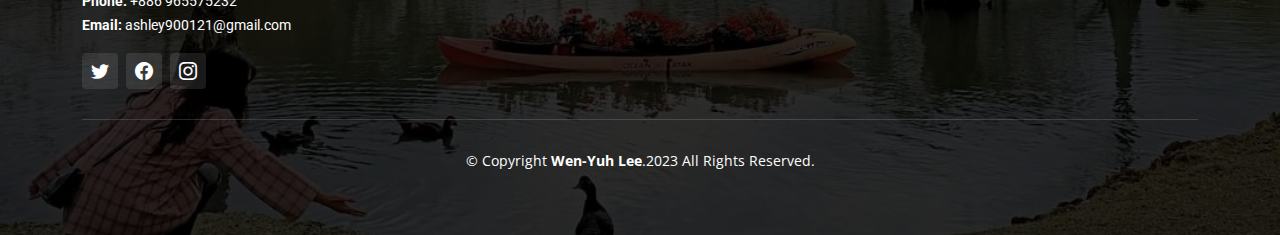
==== commit b40002c8: "modify about" ====
--- a/about.html
+++ b/about.html
@@ -5,13 +5,13 @@
   <meta charset="utf-8">
   <meta content="width=device-width, initial-scale=1.0" name="viewport">
 
-  <title>Wen-yuh's-About</title>
+  <title>Wen-yuh's - About</title>
   <meta content="" name="description">
   <meta content="" name="keywords">
 
   <!-- Favicons -->
   <link href="assets/img/favicon.png" rel="icon">
-  <link href="assets/img/apple-touch-icon.png" rel="apple-touch-icon">
+  <link href="assets/img/apple-touch-icon.jpg" rel="apple-touch-icon">
 
   <!-- Google Fonts -->
   <link rel="preconnect" href="https://fonts.googleapis.com">
@@ -21,21 +21,16 @@
   <!-- Vendor CSS Files -->
   <link href="assets/vendor/bootstrap/css/bootstrap.min.css" rel="stylesheet">
   <link href="assets/vendor/bootstrap-icons/bootstrap-icons.css" rel="stylesheet">
+  <link href="assets/vendor/boxicons/css/boxicons.min.css" rel="stylesheet">
+  <link href="assets/vendor/glightbox/css/glightbox.min.css" rel="stylesheet">
+  <link href="assets/vendor/remixicon/remixicon.css" rel="stylesheet">
+  <link href="assets/vendor/swiper/swiper-bundle.min.css" rel="stylesheet">
   <link href="assets/vendor/fontawesome-free/css/all.min.css" rel="stylesheet">
   <link href="assets/vendor/aos/aos.css" rel="stylesheet">
-  <link href="assets/vendor/glightbox/css/glightbox.min.css" rel="stylesheet">
-  <link href="assets/vendor/swiper/swiper-bundle.min.css" rel="stylesheet">
 
   <!-- Template Main CSS File -->
   <link href="assets/css/main2.css" rel="stylesheet">
 
-  <!-- =======================================================
-  * Template Name: UpConstruction
-  * Updated: Mar 10 2023 with Bootstrap v5.2.3
-  * Template URL: https://bootstrapmade.com/upconstruction-bootstrap-construction-website-template/
-  * Author: BootstrapMade.com
-  * License: https://bootstrapmade.com/license/
-  ======================================================== -->
 </head>
 
 <body>
@@ -56,6 +51,7 @@
         <ul>
           <li><a href="index.html">Home</a></li>
           <li><a href="about.html" class="active">About</a></li>
+          <li><a href="resume.html">Resume</a></li>
           <li><a href="works.html">Works</a></li>
 
     </div>
@@ -78,97 +74,117 @@
 
     <!-- ======= About Section ======= -->
     <section id="about" class="about">
-      <div class="container" data-aos="fade-up">
-
-        <div class="row position-relative">
-
-          <div class="col-lg-7 about-img" style="background-image: url(assets/img/about.jpg);"></div>
-
-          <div class="col-lg-7">
-            <h2>Wen-Yuh Lee // 李玟諭</h2>
-            <div class="my-story">
-              <h3>Est 2001.</h3>
-              <h4>my Story</h4>
-              <p>.</p>
-              <p>.</p>
-              <p>.</p>
+
+    <!-- ======= About Me ======= -->
+    <div class="about-me container">
+
+      <div class="about-title">
+        <h2><strong>About</strong></h2>
+        <p>Learn more about me</p>
+      </div>
+
+      <div class="row">
+        <div class="col-lg-4" data-aos="fade-right">
+          <img src="assets/img/about.jpg" class="img-fluid" alt="">
+        </div>
+        <div class="col-lg-8 pt-4 pt-lg-0 content" data-aos="fade-left">
+          <h3>A.I. &amp; M.L. learner</h3>
+          <p class="fst-italic">
+            .
+          </p>
+          <div class="row">
+            <div class="col-lg-6">
               <ul>
-                <li><i class="bi bi-check-circle"></i> <span></span></li>
-                <li><i class="bi bi-check-circle"></i> <span></span></li>
-                <li><i class="bi bi-check-circle"></i> <span></span></li>
+                <li><i class="bi bi-chevron-right"></i> <strong>Birthday:</strong> <span>21 JAN 2001</span></li>
+                <li><i class="bi bi-chevron-right"></i> <strong>Website:</strong> <span>https://wennnny.githun.io</span></li>
+                <li><i class="bi bi-chevron-right"></i> <strong>Phone:</strong> <span>+886 965575232</span></li>
+                <li><i class="bi bi-chevron-right"></i> <strong>City:</strong> <span>Hsinchu City, Taiwan(R.O.C)</span></li>
               </ul>
-              <p></p>
-<!--
-              <div class="watch-video d-flex align-items-center position-relative">
-                <i class="bi bi-play-circle"></i>
-                <a href="" class="glightbox stretched-link">Watch Video</a>
-              </div>
-            -->
-            </div>
-          </div>
-
-        </div>
-
-      </div>
-    </section>
-    <!-- End About Section -->
+            </div>
+            <div class="col-lg-6">
+              <ul>
+                <li><i class="bi bi-chevron-right"></i> <strong>Age:</strong> <span>22</span></li>
+                <li><i class="bi bi-chevron-right"></i> <strong>Degree:</strong> <span>Master</span></li>
+                <li><i class="bi bi-chevron-right"></i> <strong>PhEmailone:</strong> <span>ashley900121@gmail.com</span></li>
+                <li><i class="bi bi-chevron-right"></i> <strong>:</strong> <span></span></li>
+              </ul>
+            </div>
+          </div>
+          <p>
+            .
+          </p>
+        </div>
+      </div>
+
+    </div><!-- End About Me -->
 
     <!-- ======= Our Team Section ======= -->
     <section id="team" class="team">
-
     </section><!-- End Our Team Section -->
+
+    <!-- ======= Skills  ======= -->
+    <div class="skills container">
+
+      <div class="about-title">
+        <h2><strong>Skills</strong></h2>
+      </div>
+
+      <div class="row skills-content">
+
+        <div class="col-lg-6">
+
+          <div class="progress">
+            <span class="skill">MatLab <i class="val">90%</i></span>
+            <div class="progress-bar-wrap">
+              <div class="progress-bar" role="progressbar" aria-valuenow="90" aria-valuemin="0" aria-valuemax="100"></div>
+            </div>
+          </div>
+
+          <div class="progress">
+            <span class="skill">C++/C <i class="val">90%</i></span>
+            <div class="progress-bar-wrap">
+              <div class="progress-bar" role="progressbar" aria-valuenow="90" aria-valuemin="0" aria-valuemax="100"></div>
+            </div>
+          </div>
+
+          <div class="progress">
+            <span class="skill">Autocad <i class="val">75%</i></span>
+            <div class="progress-bar-wrap">
+              <div class="progress-bar" role="progressbar" aria-valuenow="75" aria-valuemin="0" aria-valuemax="100"></div>
+            </div>
+          </div>
+
+        </div>
+
+        <div class="col-lg-6">
+
+          <div class="progress">
+            <span class="skill">Python <i class="val">80%</i></span>
+            <div class="progress-bar-wrap">
+              <div class="progress-bar" role="progressbar" aria-valuenow="80" aria-valuemin="0" aria-valuemax="100"></div>
+            </div>
+          </div>
+
+          <div class="progress">
+            <span class="skill">Photoshop <i class="val">60%</i></span>
+            <div class="progress-bar-wrap">
+              <div class="progress-bar" role="progressbar" aria-valuenow="60" aria-valuemin="0" aria-valuemax="100"></div>
+            </div>
+          </div>
+
+          <div class="progress">
+            <span class="skill">html <i class="val">55%</i></span>
+            <div class="progress-bar-wrap">
+              <div class="progress-bar" role="progressbar" aria-valuenow="55" aria-valuemin="0" aria-valuemax="100"></div>
+            </div>
+          </div>
+
+        </div>
+
+      </div>
+
+    </div><!-- End Skills -->
     
-    <!-- ======= Stats Counter Section ======= -->
-    <section id="stats-counter" class="stats-counter section-bg">
-      <div class="container">
-
-        <div class="row gy-4">
-
-          <div class="col-lg-3 col-md-6">
-            <div class="stats-item d-flex align-items-center w-100 h-100">
-              <i class="bi bi-emoji-smile color-blue flex-shrink-0"></i>
-              <div>
-                <span data-purecounter-start="0" data-purecounter-end="120" data-purecounter-duration="1" class="purecounter"></span>
-                <p>Happy Clients</p>
-              </div>
-            </div>
-          </div><!-- End Stats Item -->
-
-          <div class="col-lg-3 col-md-6">
-            <div class="stats-item d-flex align-items-center w-100 h-100">
-              <i class="bi bi-journal-richtext color-orange flex-shrink-0"></i>
-              <div>
-                <span data-purecounter-start="0" data-purecounter-end="1" data-purecounter-duration="1" class="purecounter"></span>
-                <p>Projects</p>
-              </div>
-            </div>
-          </div><!-- End Stats Item -->
-
-          <div class="col-lg-3 col-md-6">
-            <div class="stats-item d-flex align-items-center w-100 h-100">
-              <i class="bi bi-headset color-green flex-shrink-0"></i>
-              <div>
-                <span data-purecounter-start="0" data-purecounter-end="12" data-purecounter-duration="1" class="purecounter"></span>
-                <p>Hours Of Support</p>
-              </div>
-            </div>
-          </div><!-- End Stats Item -->
-
-          <div class="col-lg-3 col-md-6">
-            <div class="stats-item d-flex align-items-center w-100 h-100">
-              <i class="bi bi-people color-pink flex-shrink-0"></i>
-              <div>
-                <span data-purecounter-start="0" data-purecounter-end="1" data-purecounter-duration="1" class="purecounter"></span>
-                <p>Hard Workers</p>
-              </div>
-            </div>
-          </div><!-- End Stats Item -->
-
-        </div>
-
-      </div>
-    </section><!-- End Stats Counter Section -->
-
   </main><!-- End #main -->
 
   <!-- ======= Footer ======= -->
--- a/assets/css/main2.css
+++ b/assets/css/main2.css
@@ -40,7 +40,6 @@
 }
 
 
-
 /*--------------------------------------------------------------
 # Header
 --------------------------------------------------------------*/
@@ -68,7 +67,7 @@
 }
 
 .section-bg {
-  background-color: #515666e0;
+  background-color: #6b7392e0;
 }
 
 .section-header {
@@ -80,7 +79,7 @@
   font-size: 32px;
   font-weight: 700;
   position: relative;
-  color: #966c79;
+  color: #c27894;
 }
 
 .section-header h2:before,
@@ -660,7 +659,7 @@
 }
 
 .get-started .php-email-form button[type=submit]:hover {
-  background: #477791;
+  background: #6b7392e0;
 }
 
 @keyframes animate-loading {
@@ -678,7 +677,7 @@
 --------------------------------------------------------------*/
 .constructions .card-item {
   border: 1px solid rgba(82, 86, 94, 0.2);
-  background: #b1778d;
+  background: #c27894;
   position: relative;
   border-radius: 0;
 }
@@ -868,298 +867,105 @@
 }
 
 /*--------------------------------------------------------------
-# Alt Services Section
---------------------------------------------------------------*/
-
-/*
-.alt-services .img-bg {
-  background-size: cover;
-  background-position: center center;
-  min-height: 400px;
-}
-
-.alt-services h3 {
-  font-size: 28px;
+# About Section
+--------------------------------------------------------------*/
+.about-title h2 {
+  font-size: 18px;
+  font-weight: 500;
+  padding: 0;
+  line-height: 1px;
+  margin: 0 0 20px 0;
+  letter-spacing: 2px;
+  text-transform: uppercase;
+  color: #477791;
+  font-family: "Poppins", sans-serif;
+}
+
+.about-title h2::after {
+  content: "";
+  width: 120px;
+  height: 1px;
+  display: inline-block;
+  background: #c27894;
+  margin: 4px 10px;
+}
+
+.about-title p {
+  margin: 0;
+  margin: -15px 0 15px 0;
+  font-size: 29px;
   font-weight: 700;
-  color: var(--color-secondary);
+  text-transform: uppercase;
+  font-family: "Poppins", sans-serif;
+  color: #be9aa8;
+}
+
+.about-me .content h3 {
+  font-weight: 700;
+  font-size: 26px;
+  color: #477791;
+}
+
+.about-me .content ul {
+  list-style: none;
+  padding: 0;
+}
+
+.about-me .content ul li {
   margin-bottom: 20px;
-  padding-bottom: 20px;
-  position: relative;
-}
-
-.alt-services h3:after {
-  content: "";
-  position: absolute;
-  display: block;
-  width: 50px;
-  height: 3px;
-  background: var(--color-primary);
-  left: 0;
-  bottom: 0;
-}
-
-.alt-services .icon-box {
-  margin-top: 50px;
-}
-
-.alt-services .icon-box i {
   display: flex;
   align-items: center;
-  justify-content: center;
-  color: var(--color-primary);
-  margin-right: 25px;
-  font-size: 28px;
-  width: 56px;
-  height: 56px;
-  border-radius: 4px;
+}
+
+.about-me .content ul strong {
+  margin-right: 10px;
+}
+
+.about-me .content ul i {
+  font-size: 16px;
+  margin-right: 5px;
+  color: #c27894;
   line-height: 0;
-  box-shadow: 0px 2px 30px rgba(0, 0, 0, 0.08);
-  background-color: #fff;
-  transition: 0.3s;
-}
-
-.alt-services .icon-box:hover i {
-  background-color: var(--color-primary);
-  color: #fff;
-}
-
-.alt-services .icon-box h4 {
-  font-weight: 700;
-  margin-bottom: 10px;
-  font-size: 18px;
-}
-
-.alt-services .icon-box h4 a {
-  color: #000;
-  transition: 0.3s;
-}
-
-.alt-services .icon-box h4 a:hover {
-  color: var(--color-primary);
-}
-
-.alt-services .icon-box p {
-  line-height: 24px;
-  font-size: 14px;
+}
+
+.about-me .content p:last-child {
   margin-bottom: 0;
 }
 
 /*--------------------------------------------------------------
-# About Section
---------------------------------------------------------------*/
-.about h2 {
-  font-size: 48px;
-  font-weight: 700;
-  font-family: var(--font-secondary);
-  margin: 30px 0;
-}
-
-@media (min-width: 991px) {
-  .about h2 {
-    max-width: 65%;
-    margin: 0 0 80px 0;
-  }
-}
-
-.about .our-story {
-  padding: 40px;
-  background-color: #f5f6f7;
-}
-
-@media (min-width: 991px) {
-  .about .our-story {
-    padding-right: 35%;
-  }
-}
-
-.about .our-story h4 {
+# Skills
+--------------------------------------------------------------*/
+.skills .progress {
+  height: 60px;
+  display: block;
+  background: none;
+  border-radius: 0;
+}
+
+.skills .progress .skill {
+  padding: 10px 0;
+  margin: 0;
   text-transform: uppercase;
-  font-size: 18px;
-  color: #838893;
-}
-
-.about .our-story h3 {
-  font-size: 36px;
-  font-weight: 700;
-  margin-bottom: 20px;
-  color: var(--color-secondary);
-}
-
-.about .our-story p:last-child {
-  margin-bottom: 0;
-}
-
-.about ul {
-  list-style: none;
-  padding: 0;
-  font-size: 15px;
-}
-
-.about ul li {
-  padding: 5px 0;
-  display: flex;
-  align-items: center;
-}
-
-.about ul i {
-  font-size: 20px;
-  margin-right: 4px;
-  color: var(--color-primary);
-}
-
-.about .watch-video i {
-  font-size: 32px;
-  transition: 0.3s;
-  color: var(--color-primary);
-}
-
-.about .watch-video a {
-  font-weight: 600;
-  color: var(--color-secondary);
-  margin-left: 8px;
-  transition: 0.3s;
-}
-
-.about .watch-video:hover a {
-  color: var(--color-primary);
-}
-
-.about .about-img {
-  min-height: 600px;
-  background-size: cover;
-  background-position: center;
-}
-
-@media (min-width: 992px) {
-  .about .about-img {
-    position: absolute;
-    top: 0;
-    right: 0;
-  }
-}
-
-/*--------------------------------------------------------------
-# Stats Counter Section
---------------------------------------------------------------*/
-.stats-counter .stats-item {
-  background: #76c2daa1;
-  box-shadow: 0px 0 30px rgba(82, 86, 94, 0.05);
-  padding: 30px;
-}
-
-.stats-counter .stats-item i {
-  font-size: 42px;
-  line-height: 0;
-  margin-right: 20px;
-  color: var(--color-primary);
-}
-
-.stats-counter .stats-item span {
-  font-size: 36px;
   display: block;
   font-weight: 600;
-  color: var(--color-secondary);
-}
-
-.stats-counter .stats-item p {
-  padding: 0;
-  margin: 0;
-  font-family: var(--font-primary);
-  font-size: 14px;
-}
-
-/*--------------------------------------------------------------
-# Servie Cards Section
---------------------------------------------------------------*/
-
-/*
-.services-cards h3 {
-  font-size: 20px;
-  font-weight: 700;
-  color: var(--color-secondary);
-}
-
-.services-cards p {
-  font-size: 15px;
-}
-
-.services-cards ul li {
-  display: flex;
-  align-items: center;
-  font-size: 14px;
-  padding-top: 10px;
-}
-
-.services-cards ul li i {
-  font-size: 16px;
-  color: var(--color-primary);
-  margin-right: 6px;
-}
-
-/*--------------------------------------------------------------
-# Service Details Section
---------------------------------------------------------------*/
-
-/*
-.service-details .services-list {
-  padding: 10px 30px;
-  border: 1px solid #d5d7da;
-  margin-bottom: 20px;
-}
-
-.service-details .services-list a {
-  display: block;
-  line-height: 1;
-  padding: 8px 0 8px 15px;
-  border-left: 3px solid #d9e3e8;
-  margin: 20px 0;
-  color: var(--color-secondary);
-  transition: 0.3s;
-}
-
-.service-details .services-list a.active {
-  font-weight: 700;
-  border-color: var(--color-primary);
-}
-
-.service-details .services-list a:hover {
-  border-color: var(--color-primary);
-}
-
-.service-details .services-img {
-  margin-bottom: 20px;
-}
-
-.service-details h3 {
-  font-size: 28px;
-  font-weight: 700;
-}
-
-.service-details h4 {
-  font-size: 20px;
-  font-weight: 700;
-}
-
-.service-details p {
-  font-size: 15px;
-}
-
-.service-details ul {
-  list-style: none;
-  padding: 0;
-  font-size: 15px;
-}
-
-.service-details ul li {
-  padding: 5px 0;
-  display: flex;
-  align-items: center;
-}
-
-.service-details ul i {
-  font-size: 20px;
-  margin-right: 8px;
-  color: var(--color-primary);
+  font-family: "Poppins", sans-serif;
+  color: #477791;
+}
+
+.skills .progress .skill .val {
+  float: right;
+  font-style: normal;
+}
+
+.skills .progress-bar-wrap {
+  background: rgba(255, 255, 255, 0.2);
+}
+
+.skills .progress-bar {
+  width: 1px;
+  height: 10px;
+  transition: 0.9s;
+  background-color: #477791;
 }
 
 /*--------------------------------------------------------------
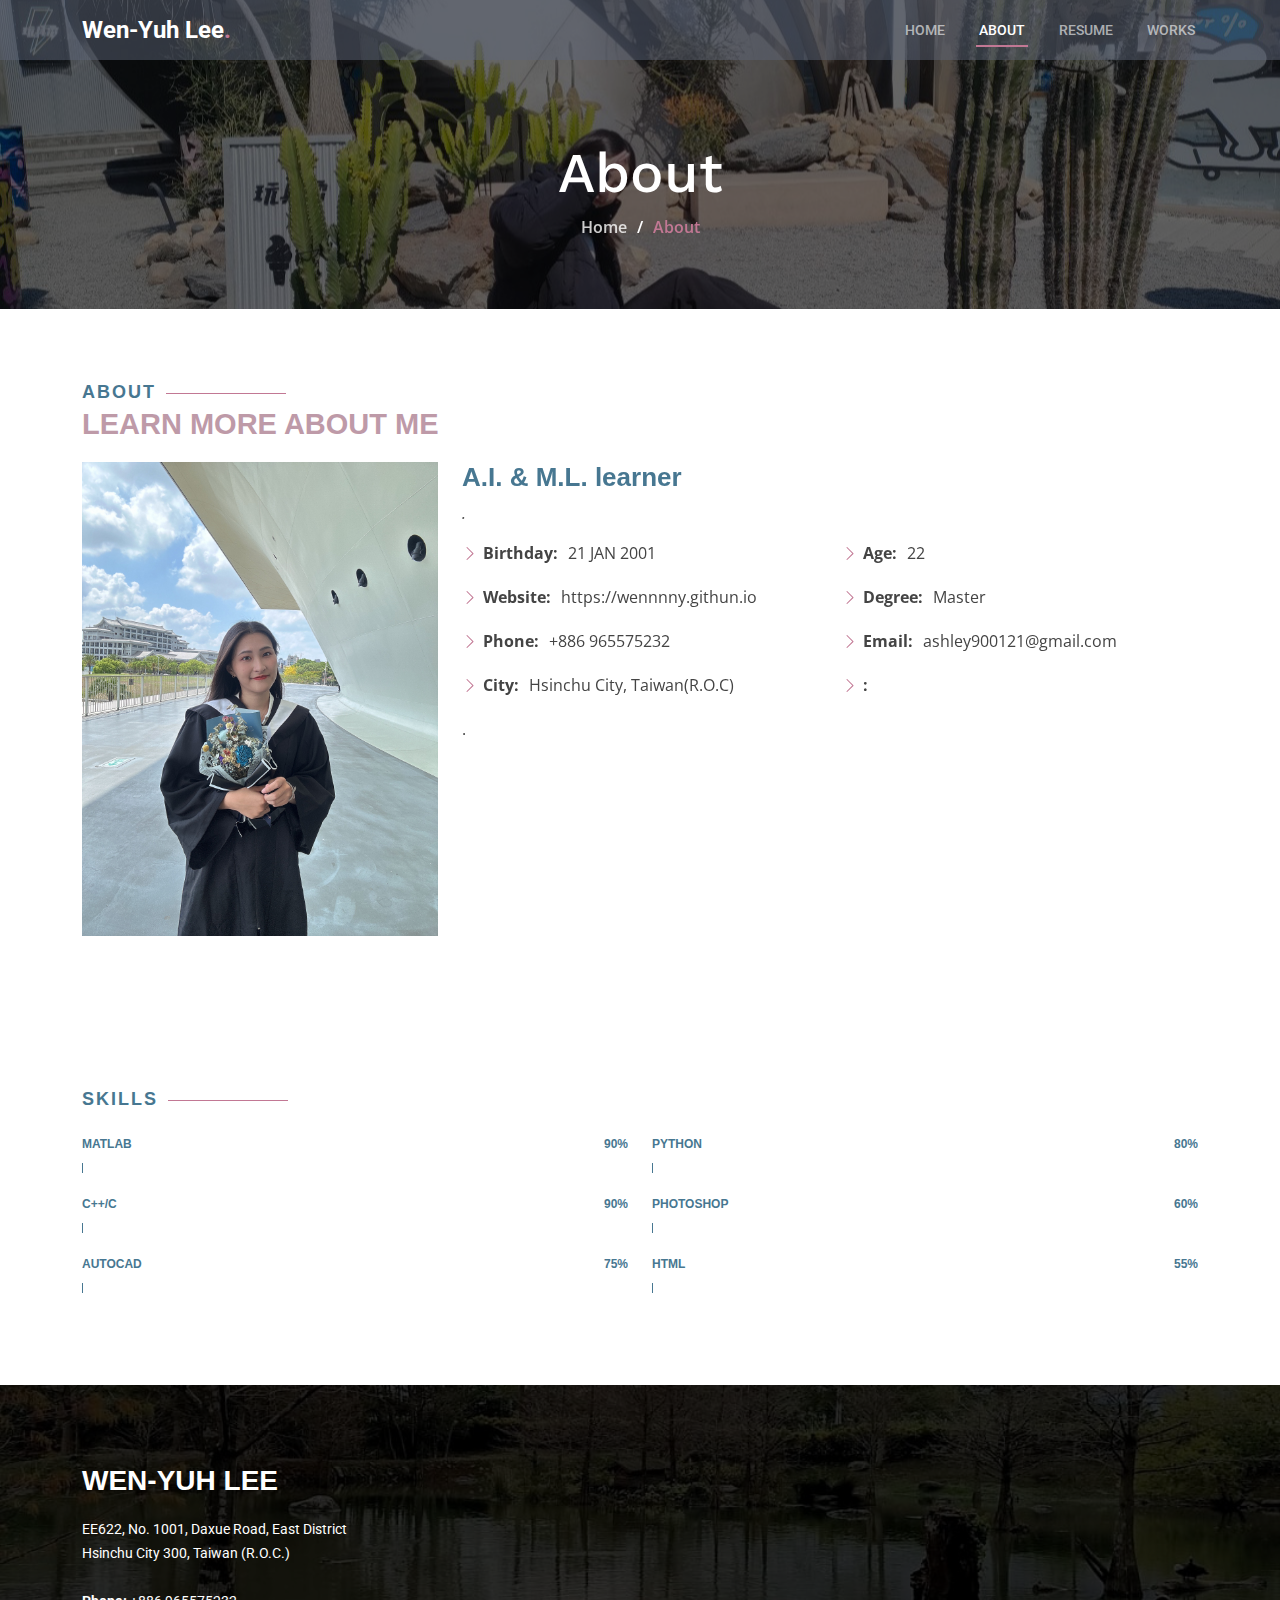
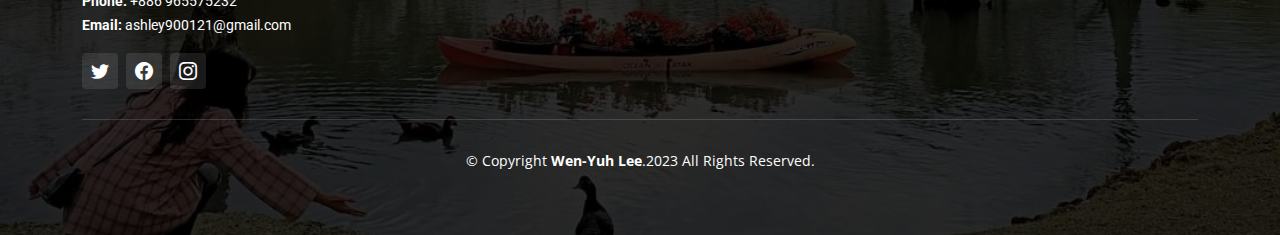
==== commit 60133a42: "modified about&resume." ====
--- a/about.html
+++ b/about.html
@@ -105,7 +105,7 @@
               <ul>
                 <li><i class="bi bi-chevron-right"></i> <strong>Age:</strong> <span>22</span></li>
                 <li><i class="bi bi-chevron-right"></i> <strong>Degree:</strong> <span>Master</span></li>
-                <li><i class="bi bi-chevron-right"></i> <strong>PhEmailone:</strong> <span>ashley900121@gmail.com</span></li>
+                <li><i class="bi bi-chevron-right"></i> <strong>Email:</strong> <span>ashley900121@gmail.com</span></li>
                 <li><i class="bi bi-chevron-right"></i> <strong>:</strong> <span></span></li>
               </ul>
             </div>
--- a/assets/css/main2.css
+++ b/assets/css/main2.css
@@ -1117,6 +1117,67 @@
 }
 
 /*--------------------------------------------------------------
+# Resume
+--------------------------------------------------------------*/
+.resume .resume-title {
+  font-size: 26px;
+  font-weight: 700;
+  margin-top: 20px;
+  margin-bottom: 20px;
+  color: #477791;
+}
+
+.resume .resume-item {
+  padding: 0 0 20px 20px;
+  margin-top: -2px;
+  border-left: 2px solid rgba(255, 255, 255, 0.2);
+  position: relative;
+}
+
+.resume .resume-item h4 {
+  line-height: 18px;
+  font-size: 18px;
+  font-weight: 600;
+  text-transform: uppercase;
+  font-family: "Poppins", sans-serif;
+  color: #c27894;
+  margin-bottom: 10px;
+}
+
+.resume .resume-item h5 {
+  font-size: 16px;
+  background: rgba(255, 255, 255, 0.15);
+  padding: 5px 15px;
+  display: inline-block;
+  font-weight: 600;
+  margin-bottom: 10px;
+}
+
+.resume .resume-item ul {
+  padding-left: 20px;
+}
+
+.resume .resume-item ul li {
+  padding-bottom: 10px;
+}
+
+.resume .resume-item:last-child {
+  padding-bottom: 0;
+}
+
+.resume .resume-item::before {
+  content: "";
+  position: absolute;
+  width: 16px;
+  height: 16px;
+  border-radius: 50px;
+  left: -9px;
+  top: 0;
+  background: #477791;
+  border: 2px solid #477791;
+}
+
+/*--------------------------------------------------------------
 # Footer
 --------------------------------------------------------------*/
 .footer {
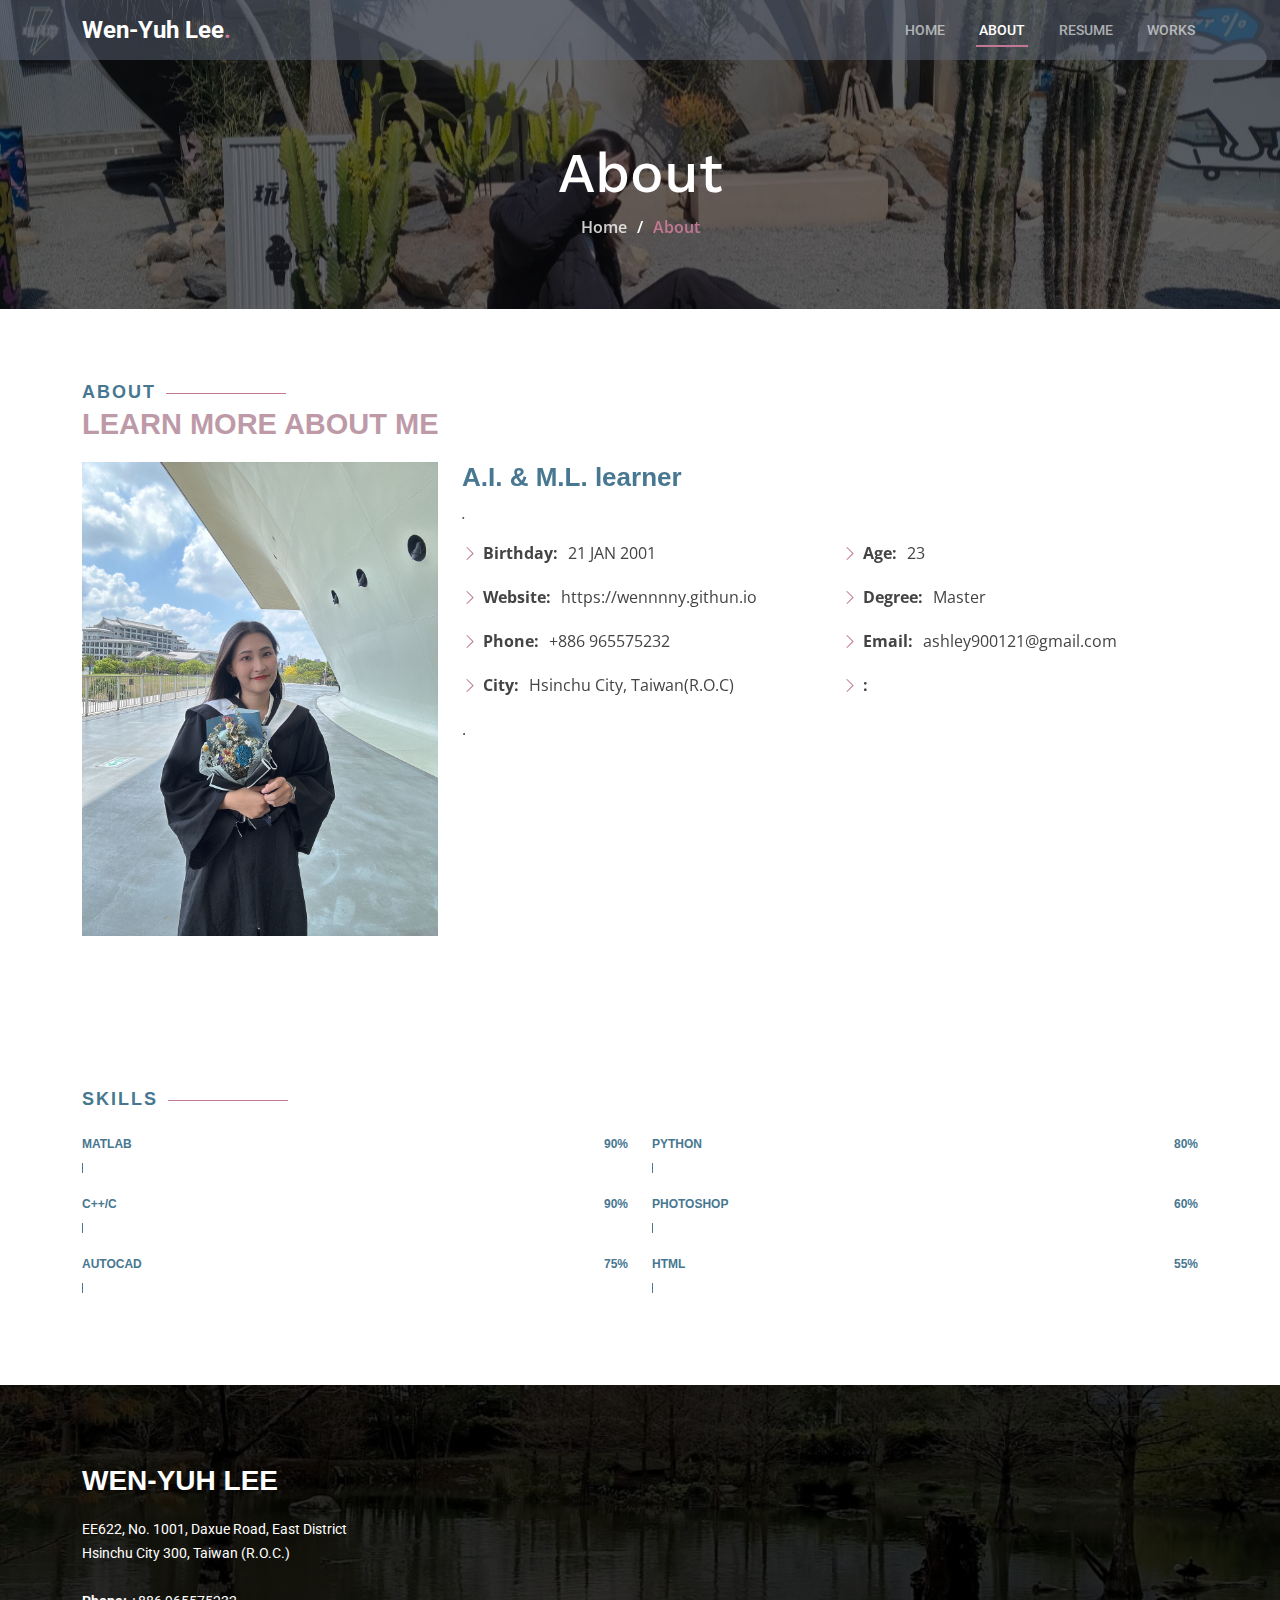
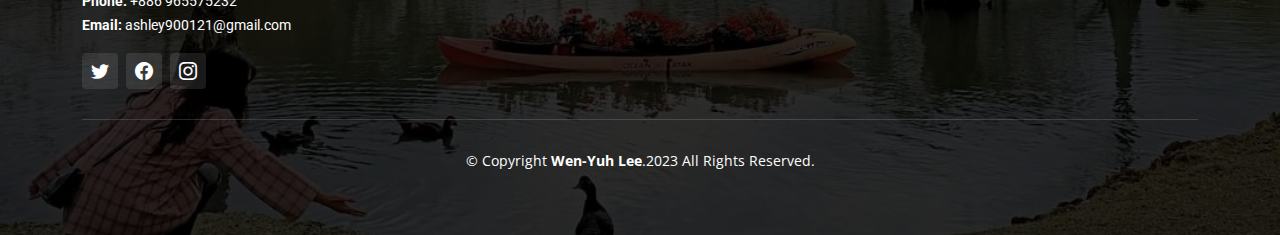
==== commit cf52697d: "update my age." ====
--- a/about.html
+++ b/about.html
@@ -103,7 +103,7 @@
             </div>
             <div class="col-lg-6">
               <ul>
-                <li><i class="bi bi-chevron-right"></i> <strong>Age:</strong> <span>22</span></li>
+                <li><i class="bi bi-chevron-right"></i> <strong>Age:</strong> <span>23</span></li>
                 <li><i class="bi bi-chevron-right"></i> <strong>Degree:</strong> <span>Master</span></li>
                 <li><i class="bi bi-chevron-right"></i> <strong>Email:</strong> <span>ashley900121@gmail.com</span></li>
                 <li><i class="bi bi-chevron-right"></i> <strong>:</strong> <span></span></li>
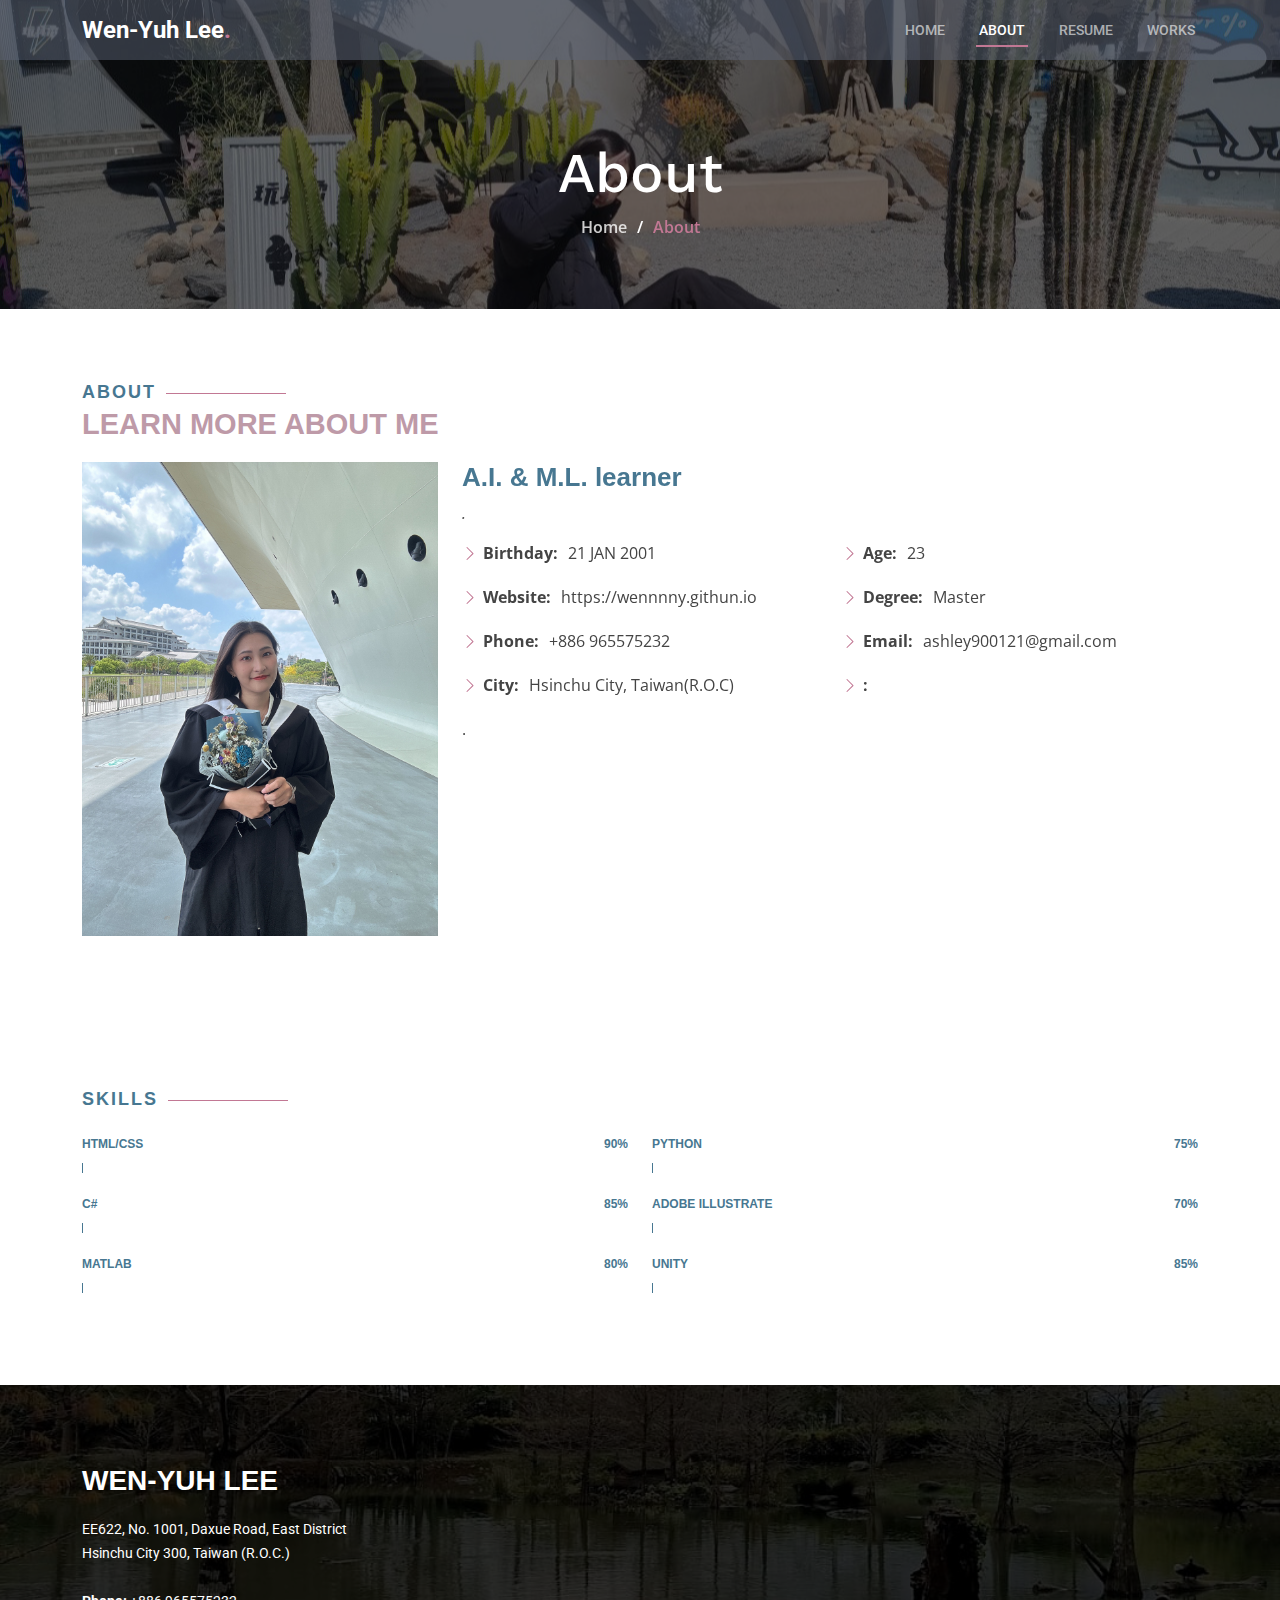
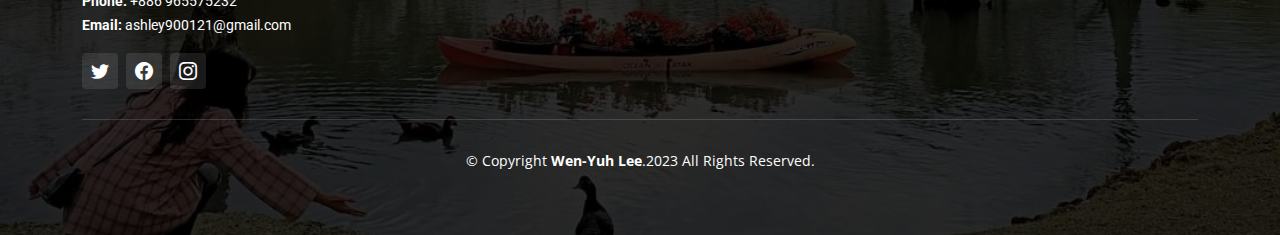
==== commit dad378f4: "update about." ====
--- a/about.html
+++ b/about.html
@@ -134,21 +134,21 @@
         <div class="col-lg-6">
 
           <div class="progress">
-            <span class="skill">MatLab <i class="val">90%</i></span>
+            <span class="skill">HTML/CSS <i class="val">90%</i></span>
             <div class="progress-bar-wrap">
               <div class="progress-bar" role="progressbar" aria-valuenow="90" aria-valuemin="0" aria-valuemax="100"></div>
             </div>
           </div>
 
           <div class="progress">
-            <span class="skill">C++/C <i class="val">90%</i></span>
+            <span class="skill">C# <i class="val">85%</i></span>
             <div class="progress-bar-wrap">
               <div class="progress-bar" role="progressbar" aria-valuenow="90" aria-valuemin="0" aria-valuemax="100"></div>
             </div>
           </div>
 
           <div class="progress">
-            <span class="skill">Autocad <i class="val">75%</i></span>
+            <span class="skill">MatLab <i class="val">80%</i></span>
             <div class="progress-bar-wrap">
               <div class="progress-bar" role="progressbar" aria-valuenow="75" aria-valuemin="0" aria-valuemax="100"></div>
             </div>
@@ -159,21 +159,21 @@
         <div class="col-lg-6">
 
           <div class="progress">
-            <span class="skill">Python <i class="val">80%</i></span>
+            <span class="skill">Python <i class="val">75%</i></span>
             <div class="progress-bar-wrap">
               <div class="progress-bar" role="progressbar" aria-valuenow="80" aria-valuemin="0" aria-valuemax="100"></div>
             </div>
           </div>
 
           <div class="progress">
-            <span class="skill">Photoshop <i class="val">60%</i></span>
+            <span class="skill">Adobe illustrate <i class="val">70%</i></span>
             <div class="progress-bar-wrap">
               <div class="progress-bar" role="progressbar" aria-valuenow="60" aria-valuemin="0" aria-valuemax="100"></div>
             </div>
           </div>
 
           <div class="progress">
-            <span class="skill">html <i class="val">55%</i></span>
+            <span class="skill">Unity <i class="val">85%</i></span>
             <div class="progress-bar-wrap">
               <div class="progress-bar" role="progressbar" aria-valuenow="55" aria-valuemin="0" aria-valuemax="100"></div>
             </div>
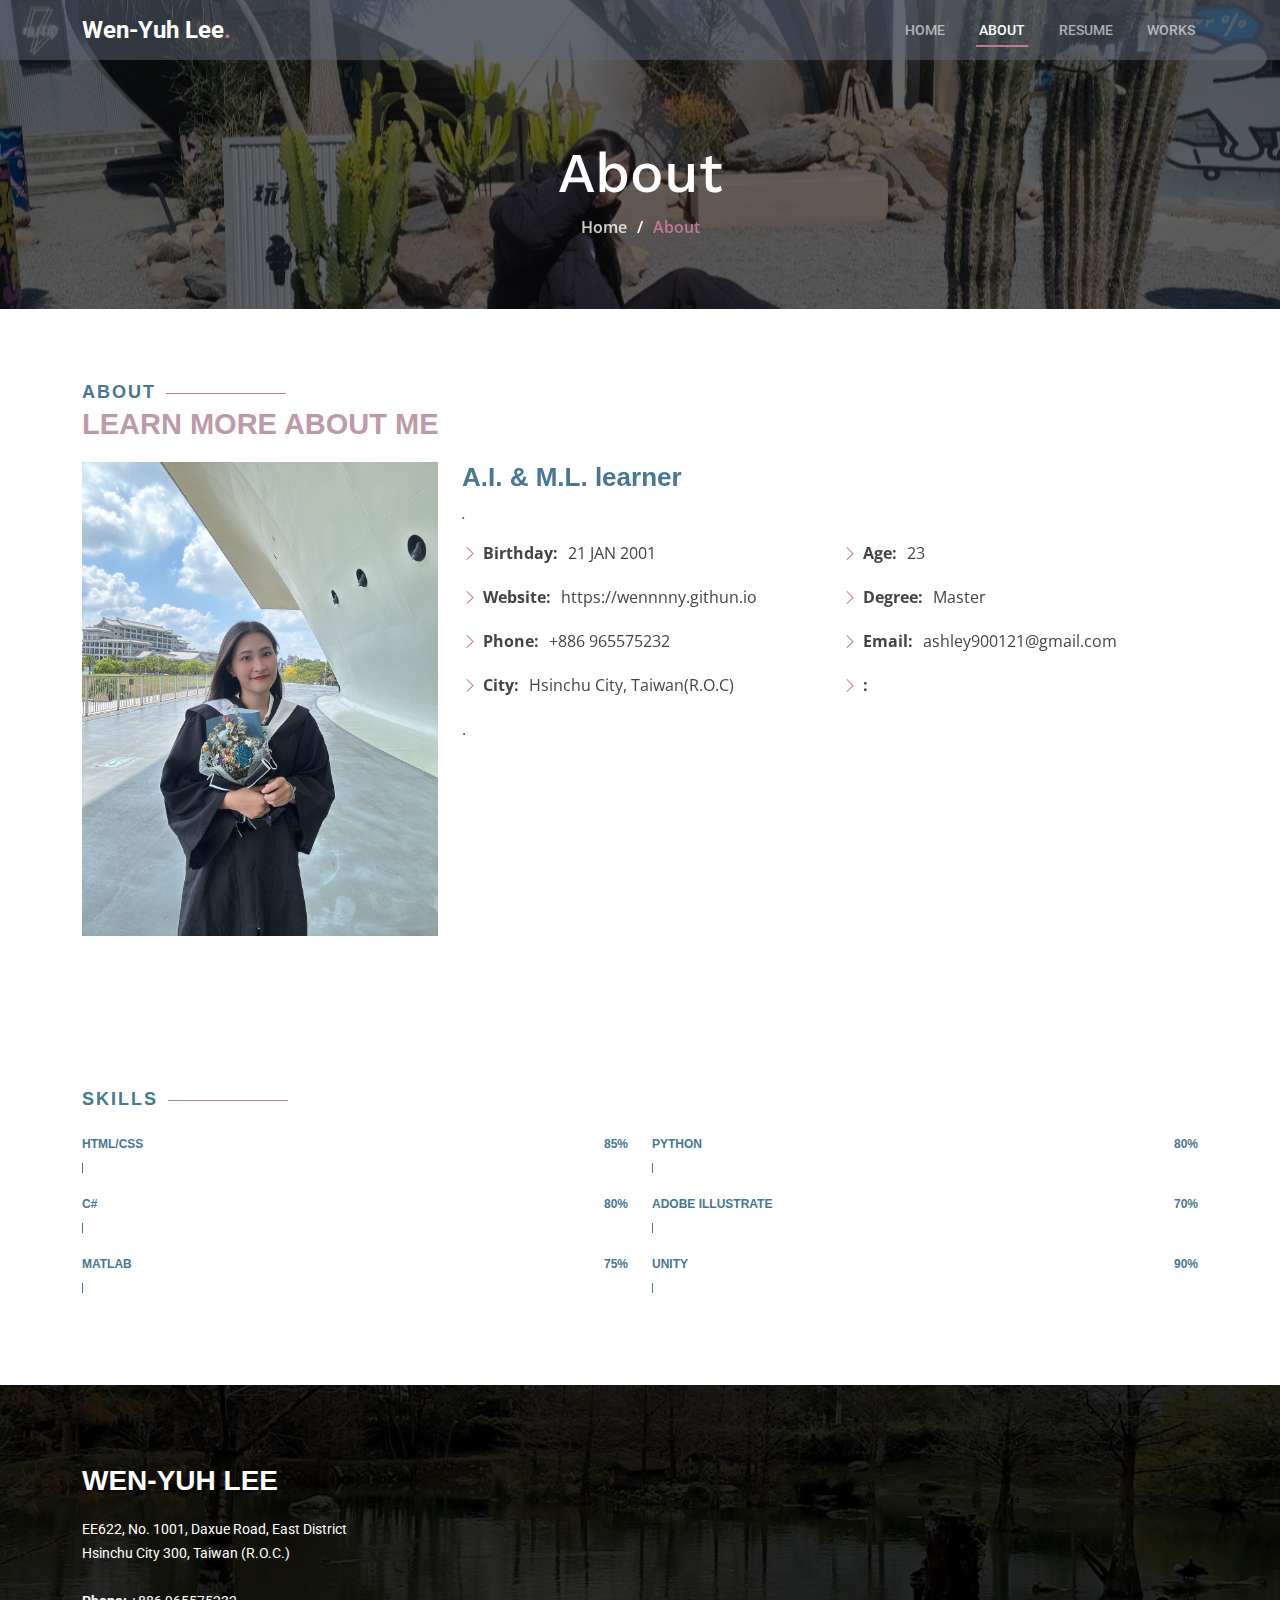
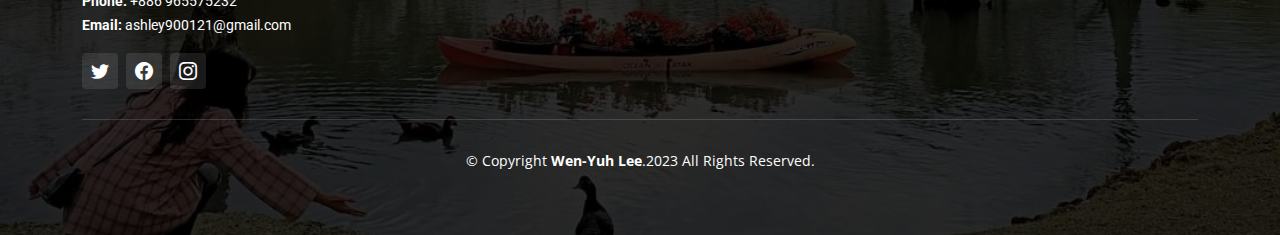
==== commit e912100a: "Update about.html" ====
--- a/about.html
+++ b/about.html
@@ -134,21 +134,21 @@
         <div class="col-lg-6">
 
           <div class="progress">
-            <span class="skill">HTML/CSS <i class="val">90%</i></span>
-            <div class="progress-bar-wrap">
-              <div class="progress-bar" role="progressbar" aria-valuenow="90" aria-valuemin="0" aria-valuemax="100"></div>
-            </div>
-          </div>
-
-          <div class="progress">
-            <span class="skill">C# <i class="val">85%</i></span>
-            <div class="progress-bar-wrap">
-              <div class="progress-bar" role="progressbar" aria-valuenow="90" aria-valuemin="0" aria-valuemax="100"></div>
-            </div>
-          </div>
-
-          <div class="progress">
-            <span class="skill">MatLab <i class="val">80%</i></span>
+            <span class="skill">HTML/CSS <i class="val">85%</i></span>
+            <div class="progress-bar-wrap">
+              <div class="progress-bar" role="progressbar" aria-valuenow="85" aria-valuemin="0" aria-valuemax="100"></div>
+            </div>
+          </div>
+
+          <div class="progress">
+            <span class="skill">C# <i class="val">80%</i></span>
+            <div class="progress-bar-wrap">
+              <div class="progress-bar" role="progressbar" aria-valuenow="80" aria-valuemin="0" aria-valuemax="100"></div>
+            </div>
+          </div>
+
+          <div class="progress">
+            <span class="skill">MatLab <i class="val">75%</i></span>
             <div class="progress-bar-wrap">
               <div class="progress-bar" role="progressbar" aria-valuenow="75" aria-valuemin="0" aria-valuemax="100"></div>
             </div>
@@ -159,7 +159,7 @@
         <div class="col-lg-6">
 
           <div class="progress">
-            <span class="skill">Python <i class="val">75%</i></span>
+            <span class="skill">Python <i class="val">80%</i></span>
             <div class="progress-bar-wrap">
               <div class="progress-bar" role="progressbar" aria-valuenow="80" aria-valuemin="0" aria-valuemax="100"></div>
             </div>
@@ -173,7 +173,7 @@
           </div>
 
           <div class="progress">
-            <span class="skill">Unity <i class="val">85%</i></span>
+            <span class="skill">Unity <i class="val">90%</i></span>
             <div class="progress-bar-wrap">
               <div class="progress-bar" role="progressbar" aria-valuenow="55" aria-valuemin="0" aria-valuemax="100"></div>
             </div>
@@ -246,4 +246,4 @@
 
 </body>
 
-</html>+</html>
